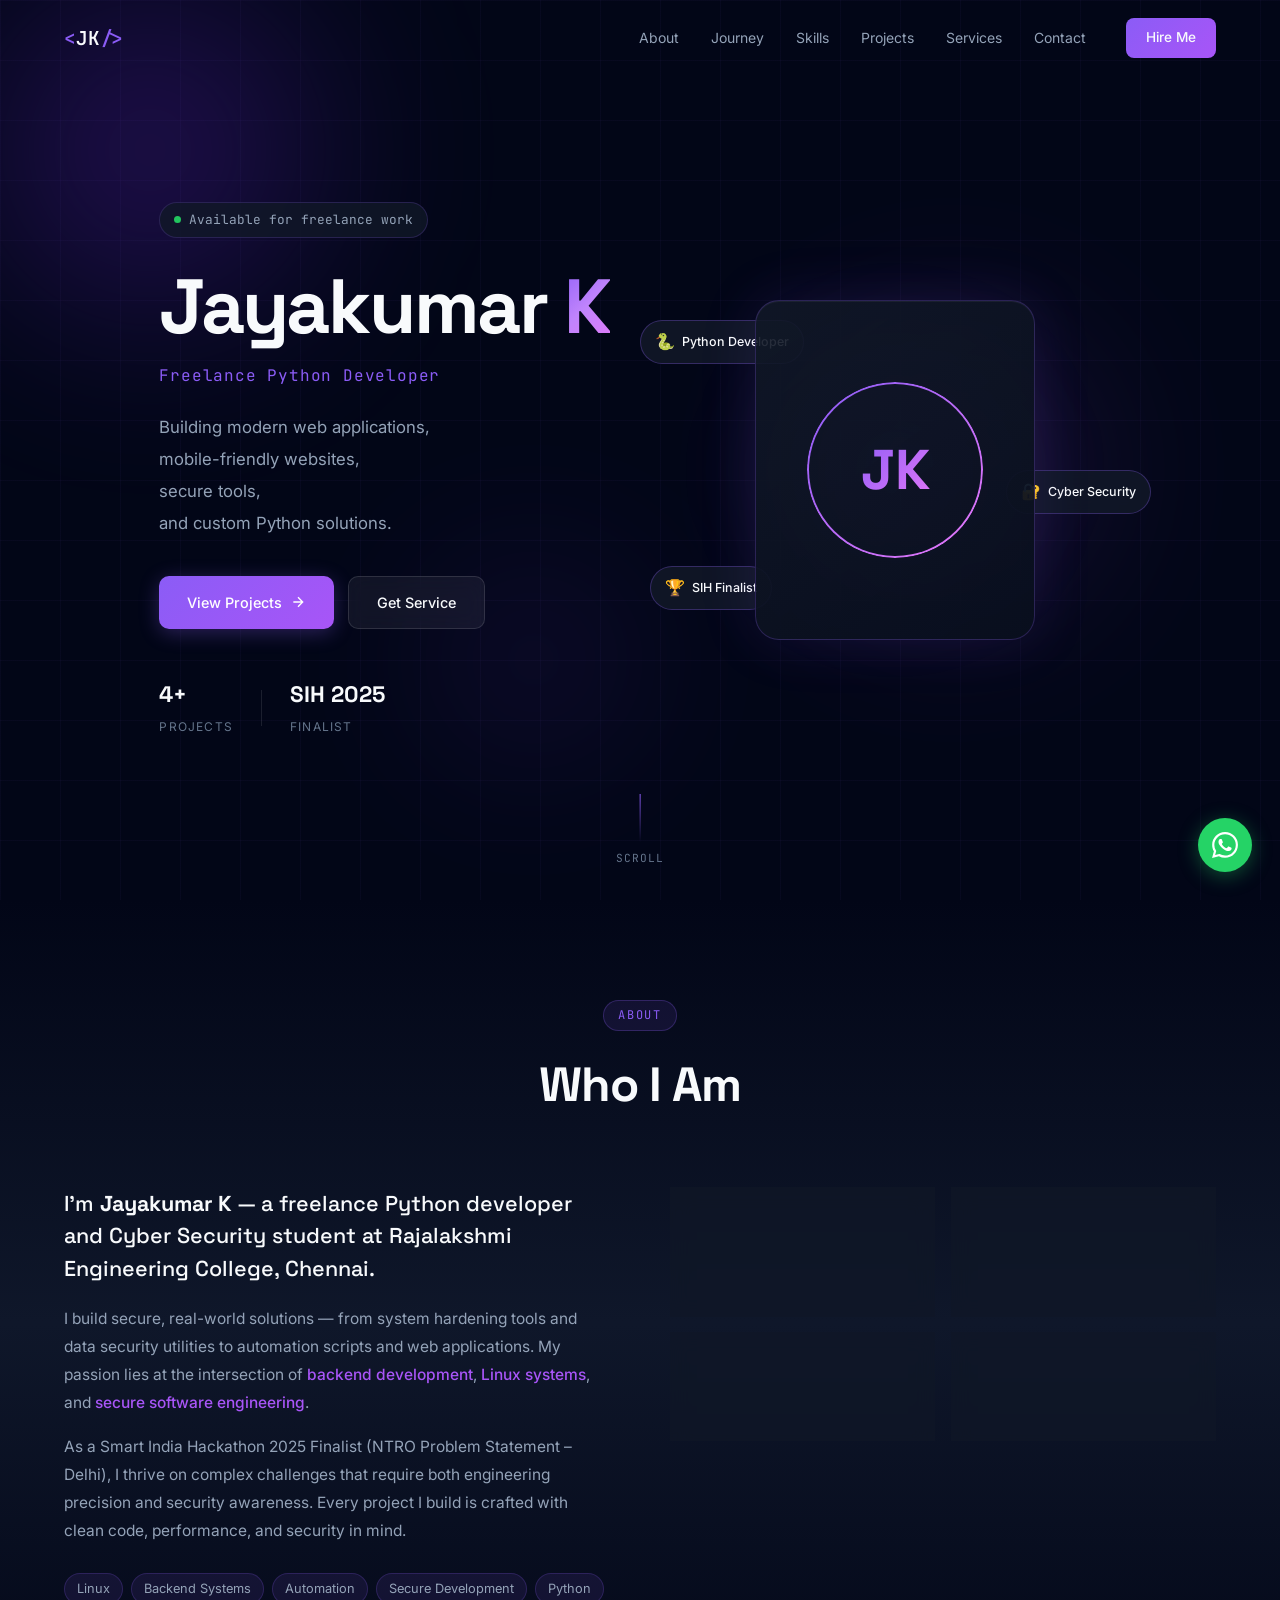
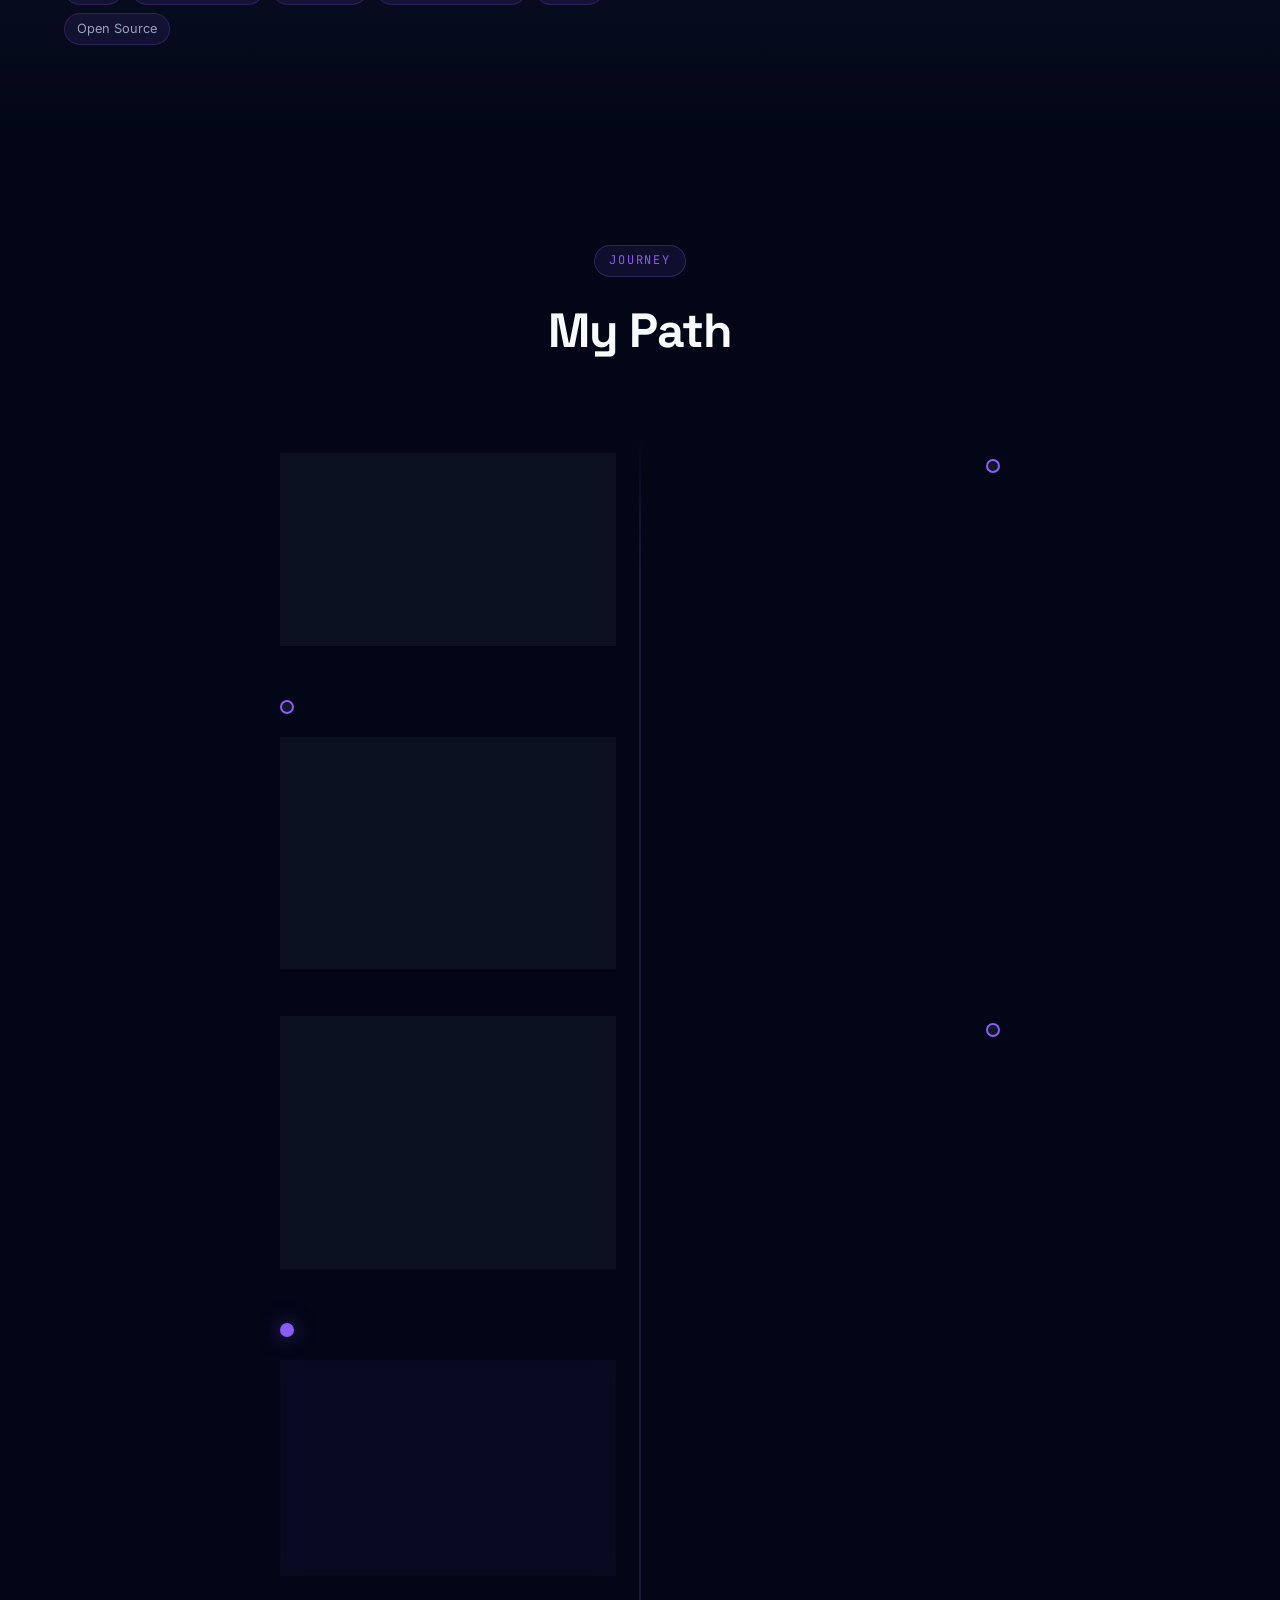
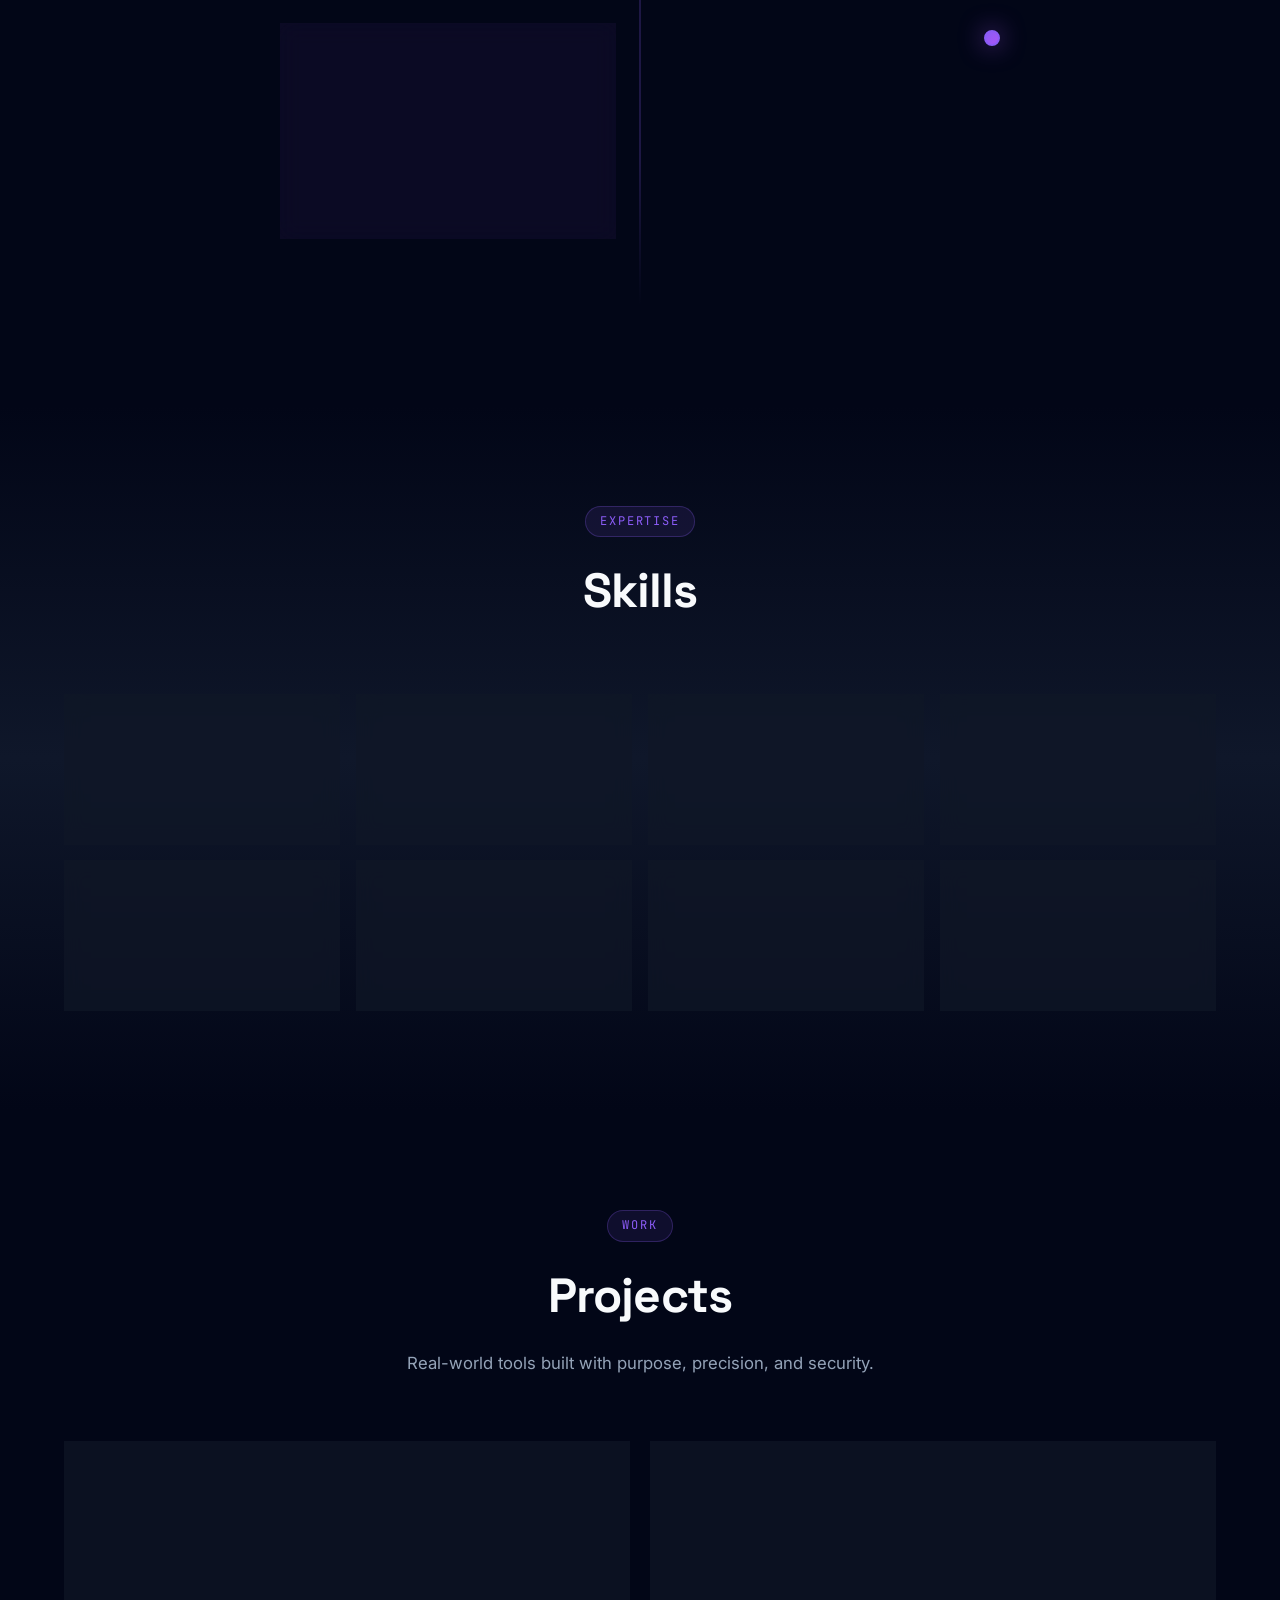
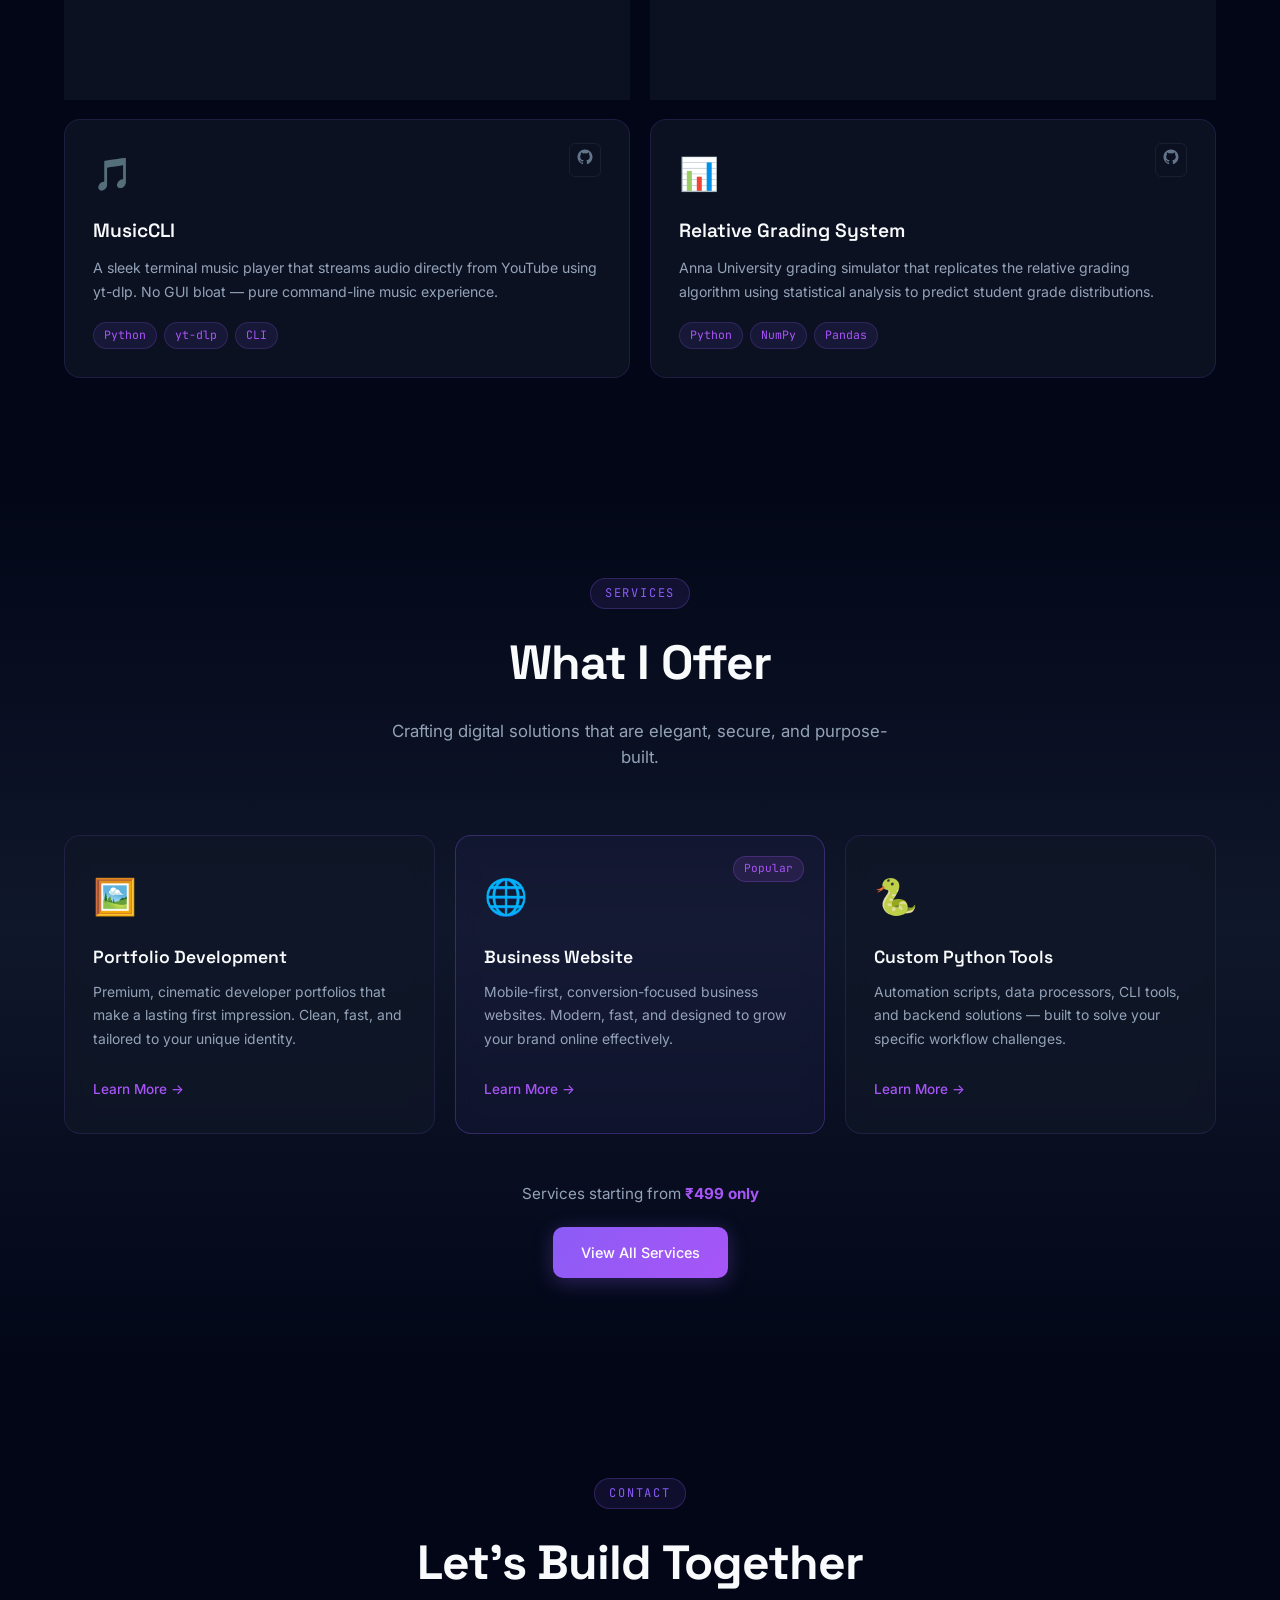
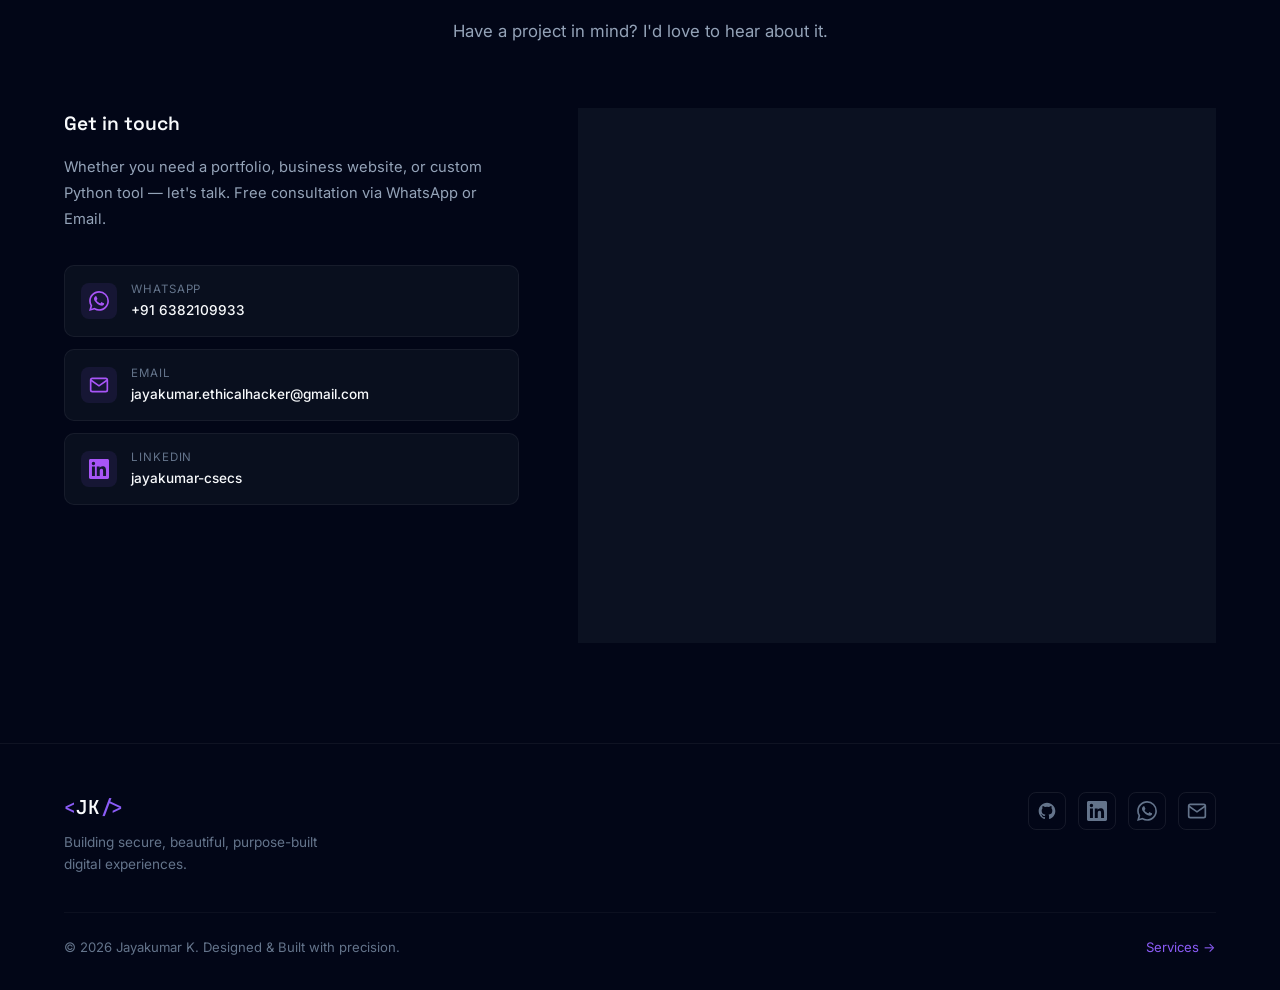
==== index.html @ e2ff3d17 "Initial Commit to upload files" ====
<!DOCTYPE html>
<html lang="en">
<head>
  <meta charset="UTF-8" />
  <meta name="viewport" content="width=device-width, initial-scale=1.0" />
  <title>Jayakumar K — Python Developer & Cyber Security</title>
  <meta name="description" content="Freelance Python Developer, Cyber Security Student, SIH Finalist. Building secure tools and modern applications." />
  <link rel="preconnect" href="https://fonts.googleapis.com" />
  <link rel="preconnect" href="https://fonts.gstatic.com" crossorigin />
  <link href="https://fonts.googleapis.com/css2?family=Space+Grotesk:wght@300;400;500;600;700&family=Inter:wght@300;400;500;600&family=JetBrains+Mono:wght@400;500&display=swap" rel="stylesheet" />
  <link rel="stylesheet" href="style.css" />
  <link rel="stylesheet" href="https://cdnjs.cloudflare.com/ajax/libs/font-awesome/6.5.1/css/all.min.css">
</head>
<body>

  <!-- ========== NAVBAR ========== -->
  <nav class="navbar" id="navbar">
    <div class="nav-container">
      <a href="#hero" class="nav-logo">
        <span class="logo-bracket">&lt;</span>JK<span class="logo-bracket">/&gt;</span>
      </a>
      <ul class="nav-links" id="navLinks">
        <li><a href="#about" class="nav-link">About</a></li>
        <li><a href="#journey" class="nav-link">Journey</a></li>
        <li><a href="#skills" class="nav-link">Skills</a></li>
        <li><a href="#projects" class="nav-link">Projects</a></li>
        <li><a href="#services" class="nav-link">Services</a></li>
        <li><a href="#contact" class="nav-link">Contact</a></li>
      </ul>
      <a href="#contact" class="nav-cta">Hire Me</a>
      <button class="hamburger" id="hamburger" aria-label="Toggle menu">
        <span></span><span></span><span></span>
      </button>
    </div>
  </nav>

  <!-- ========== HERO SECTION ========== -->
  <section class="hero" id="hero">
    <!-- Background effects -->
    <div class="hero-bg">
      <div class="gradient-orb orb-1"></div>
      <div class="gradient-orb orb-2"></div>
      <div class="gradient-orb orb-3"></div>
      <div class="grid-overlay"></div>
    </div>

    <div class="hero-container">
      <!-- Left: Text Content -->
      <div class="hero-content">
        <div class="hero-badge reveal-up delay-1">
          <span class="badge-dot"></span>
          Available for freelance work
        </div>

        <h1 class="hero-name reveal-up delay-2">
          <span class="name-line">Jayakumar</span>
          <span class="name-line gradient-text">K</span>
        </h1>

        <p class="hero-role reveal-up delay-3">Freelance Python Developer</p>

        <p class="hero-subtitle reveal-up delay-4">
          Building modern web applications,<br />
          mobile-friendly websites,<br />
          secure tools,<br />
          and custom Python solutions.
        </p>

        <div class="hero-actions reveal-up delay-5">
          <a href="#projects" class="btn btn-primary">
            <span>View Projects</span>
            <svg width="16" height="16" viewBox="0 0 24 24" fill="none" stroke="currentColor" stroke-width="2"><path d="M5 12h14M12 5l7 7-7 7"/></svg>
          </a>
          <a href="services.html" class="btn btn-glass">
            <span>Get Service</span>
          </a>
        </div>

        <div class="hero-stats reveal-up delay-6">
          <div class="stat">
            <span class="stat-num">4+</span>
            <span class="stat-label">Projects</span>
          </div>
          <div class="stat-divider"></div>
          <div class="stat">
            <span class="stat-num">SIH 2025</span>
            <span class="stat-label">Finalist</span>
          </div>
          <div class="stat">
          </div>
        </div>
      </div>

      <!-- Right: Profile Image -->
      <div class="hero-image-wrap reveal-right delay-3">
        <div class="image-glow"></div>
        <div class="image-frame">
          <div class="profile-placeholder">
            <div class="profile-initials">JK</div>
            <div class="profile-ring"></div>
          </div>
        </div>

        <!-- Floating Tags -->
        <div class="float-tag tag-1">
          <span class="tag-icon">🐍</span> Python Developer
        </div>
        <div class="float-tag tag-2">
          <span class="tag-icon">🔐</span> Cyber Security
        </div>
        <div class="float-tag tag-3">
          <span class="tag-icon">🏆</span> SIH Finalist
        </div>
      </div>
    </div>

    <!-- Scroll indicator -->
    <div class="scroll-indicator">
      <div class="scroll-line"></div>
      <span>scroll</span>
    </div>
  </section>

  <!-- ========== ABOUT SECTION ========== -->
  <section class="about" id="about">
    <div class="container">
      <div class="section-header reveal-up">
        <span class="section-tag">About</span>
        <h2 class="section-title">Who I Am</h2>
      </div>

      <div class="about-grid">
        <div class="about-text reveal-up delay-2">
          <p class="about-lead">
            I'm <strong>Jayakumar K</strong> — a freelance Python developer and Cyber Security student at Rajalakshmi Engineering College, Chennai.
          </p>
          <p class="about-body">
            I build secure, real-world solutions — from system hardening tools and data security utilities to automation scripts and web applications. My passion lies at the intersection of <span class="highlight">backend development</span>, <span class="highlight">Linux systems</span>, and <span class="highlight">secure software engineering</span>.
          </p>
          <p class="about-body">
            As a Smart India Hackathon 2025 Finalist (NTRO Problem Statement – Delhi), I thrive on complex challenges that require both engineering precision and security awareness. Every project I build is crafted with clean code, performance, and security in mind.
          </p>

          <div class="about-tags">
            <span class="tag">Linux</span>
            <span class="tag">Backend Systems</span>
            <span class="tag">Automation</span>
            <span class="tag">Secure Development</span>
            <span class="tag">Python</span>
            <span class="tag">Open Source</span>
          </div>
        </div>

        <div class="about-cards reveal-up delay-3">
          <div class="info-card">
            <div class="info-icon">🎓</div>
            <div class="info-content">
              <h4>Education</h4>
              <p>CSE Cyber Security<br />Rajalakshmi Engineering College</p>
            </div>
          </div>
          <div class="info-card">
            <div class="info-icon">📍</div>
            <div class="info-content">
              <h4>Location</h4>
              <p>Chennai, Tamil Nadu, India</p>
            </div>
          </div>
          <div class="info-card">
            <div class="info-icon">🏆</div>
            <div class="info-content">
              <h4>Achievement</h4>
              <p>SIH 2025 Finalist<br />NTRO Problem Statement</p>
            </div>
          </div>
          <div class="info-card">
            <div class="info-icon">💼</div>
            <div class="info-content">
              <h4>Availability</h4>
              <p>Open for Freelance<br />Projects & Collaboration</p>
            </div>
          </div>
        </div>
      </div>
    </div>
  </section>

  <!-- ========== JOURNEY TIMELINE ========== -->
  <section class="journey" id="journey">
    <div class="container">
      <div class="section-header reveal-up">
        <span class="section-tag">Journey</span>
        <h2 class="section-title">My Path</h2>
      </div>

      <div class="timeline">
        <div class="timeline-line"></div>

        <!-- Timeline Item 1 -->
        <div class="timeline-item reveal-up delay-1">
          <div class="timeline-dot"></div>
          <div class="timeline-card">
            <span class="timeline-year">2012 – 2017</span>
            <h3 class="timeline-title">Primary Education</h3>
            <p class="timeline-place">Panchayat Union Primary School, Valacherippatti</p>
            <p class="timeline-desc">Foundation years building a strong academic base in Tamil medium education.</p>
          </div>
        </div>

        <!-- Timeline Item 2 -->
        <div class="timeline-item reveal-up delay-2">
          <div class="timeline-dot"></div>
          <div class="timeline-card">
            <span class="timeline-year">2017 – 2022</span>
            <h3 class="timeline-title">High School</h3>
            <p class="timeline-place">Government High School, Varappur</p>
            <div class="timeline-badge">🏅 NMMS Scholarship (2020)</div>
            <p class="timeline-desc">Cleared the National Means-cum-Merit Scholarship Examination, demonstrating academic excellence.</p>
          </div>
        </div>

        <!-- Timeline Item 3 -->
        <div class="timeline-item reveal-up delay-3">
          <div class="timeline-dot"></div>
          <div class="timeline-card">
            <span class="timeline-year">2022 – 2024</span>
            <h3 class="timeline-title">Higher Secondary</h3>
            <p class="timeline-place">Government Higher Secondary School, Adhanakottai</p>
            <div class="timeline-badge">📋 TTSE Examination (2022)</div>
            <p class="timeline-desc">Cleared the Tamil Talent Search Examination. Completed Tamil medium education with distinction.</p>
          </div>
        </div>

        <!-- Timeline Item 4 -->
        <div class="timeline-item reveal-up delay-4">
          <div class="timeline-dot active"></div>
          <div class="timeline-card active">
            <span class="timeline-year">2024 – 2028</span>
            <h3 class="timeline-title">B.E. CSE — Cyber Security</h3>
            <p class="timeline-place">Rajalakshmi Engineering College, Chennai</p>
            <p class="timeline-desc">Pursuing Computer Science Engineering with specialization in Cyber Security. Actively building tools and participating in national-level hackathons.</p>
          </div>
        </div>

        <!-- Timeline Item 5 -->
        <div class="timeline-item reveal-up delay-5">
          <div class="timeline-dot highlight"></div>
          <div class="timeline-card highlight">
            <span class="timeline-year">2025</span>
            <h3 class="timeline-title">🏆 SIH Finalist</h3>
            <p class="timeline-place">Smart India Hackathon — Delhi</p>
            <p class="timeline-desc">Selected as a finalist for the prestigious Smart India Hackathon 2025, working on the NTRO (National Technical Research Organisation) problem statement.</p>
          </div>
        </div>

      </div>
    </div>
  </section>

  <!-- ========== SKILLS SECTION ========== -->
  <section class="skills" id="skills">
    <div class="container">
      <div class="section-header reveal-up">
        <span class="section-tag">Expertise</span>
        <h2 class="section-title">Skills</h2>
      </div>

      <div class="skills-grid">
        <div class="skill-card reveal-up delay-1">
          <div class="skill-icon">
            <i class="fa-brands fa-c"></i>
            <!-- <svg viewBox="0 0 48 48" fill="none"><text y="36" font-size="36">C</text></svg> -->
          </div>
          <span class="skill-name">C</span>
          <div class="skill-bar"><div class="skill-fill" data-w="75"></div></div>
        </div>

        <div class="skill-card reveal-up delay-2">
          <div class="skill-icon python-icon">
            <!-- <svg viewBox="0 0 48 48" xmlns="http://www.w3.org/2000/svg"><g><path d="M24.047 5c-1.555.005-3.042.143-4.32.357-3.837.658-4.532 2.034-4.532 4.576v3.357h9.064v1.119H11.14c-2.637 0-4.942 1.585-5.661 4.6-.83 3.462-.866 5.623 0 9.237.643 2.691 2.174 4.6 4.811 4.6h3.11V29.3c0-2.994 2.592-5.633 5.661-5.633h9.057c2.52 0 4.532-2.076 4.532-4.6V9.933c0-2.455-2.072-4.3-4.532-4.576C26.802 5.116 25.602 4.995 24.047 5zm-4.903 2.659c.937 0 1.698.776 1.698 1.73s-.761 1.726-1.698 1.726c-.94 0-1.698-.772-1.698-1.726s.758-1.73 1.698-1.73z" fill="#4B8BBE"/><path d="M33.919 14.409v3.505c0 3.123-2.648 5.754-5.661 5.754h-9.057c-2.48 0-4.532 2.124-4.532 4.6v8.623c0 2.455 2.134 3.896 4.532 4.6 2.868.843 5.619.995 9.057 0 2.283-.659 4.532-1.985 4.532-4.6v-3.457H23.733v-1.12h13.59c2.637 0 3.617-1.838 4.532-4.6.944-2.841.904-5.569 0-9.237-.649-2.631-1.89-4.6-4.532-4.6h-3.404zm-5.097 21.6c.94 0 1.698.772 1.698 1.726s-.758 1.73-1.698 1.73c-.937 0-1.698-.776-1.698-1.73s.761-1.726 1.698-1.726z" fill="#FFD43B"/></g></svg> -->
            <i class="fa-brands fa-python"></i>
          </div>
          <span class="skill-name">Python</span>
          <div class="skill-bar"><div class="skill-fill" data-w="90"></div></div>
        </div>

        <div class="skill-card reveal-up delay-3">
          <div class="skill-icon">
            <i class="fa-brands fa-java"></i>
            <!-- <svg viewBox="0 0 48 48" xmlns="http://www.w3.org/2000/svg"><path d="M24 6L8 42h6.7l3.1-8h12.5l3.1 8H40L24 6zm-4 22l4-10.4L28 28H20z" fill="#f89820"/></svg> -->
          </div>
          <span class="skill-name">Java</span>
          <div class="skill-bar"><div class="skill-fill" data-w="65"></div></div>
        </div>

        <div class="skill-card reveal-up delay-4">
          <div class="skill-icon">
            <!-- <svg viewBox="0 0 48 48" xmlns="http://www.w3.org/2000/svg"><text y="38" font-size="22" fill="#fff" font-family="monospace">Flask</text></svg> -->
            <i class="fa-solid fa-flask"></i>
          </div>
          <span class="skill-name">Flask</span>
          <div class="skill-bar"><div class="skill-fill" data-w="80"></div></div>
        </div>

        <div class="skill-card reveal-up delay-1">
          <div class="skill-icon">
            <i class="fa-brands fa-html5"></i>
            <!-- <svg viewBox="0 0 48 48" xmlns="http://www.w3.org/2000/svg"><path d="M6 6l5 36 13 4 13-4 5-36H6z" fill="#e44d26"/><path d="M24 40.9V10.1H10.1L14.5 38l9.5 2.9z" fill="#f16529"/><path d="M18 22h6v-4h-6.5l-.5-4H24V10H12l1.3 14H24v-2h-6zm.5 8L19 34l5 1.4 5-1.4.5-6H16l.5 4h2z" fill="#fff"/><path d="M24 22v4h5.5l-.5 6-5 1.4V37.4l5-1.4 1.3-14.6H24v.6z" fill="#ebebeb"/></svg> -->
          </div>
          <span class="skill-name">HTML</span>
          <div class="skill-bar"><div class="skill-fill" data-w="85"></div></div>
        </div>

        <div class="skill-card reveal-up delay-2">
          <div class="skill-icon">
            <i class="fa-brands fa-css3-alt"></i>
            <!-- <svg viewBox="0 0 48 48" xmlns="http://www.w3.org/2000/svg"><path d="M6 6l5 36 13 4 13-4 5-36H6z" fill="#1572b6"/><path d="M24 40.9V10.1H10.1L14.5 38l9.5 2.9z" fill="#33a9dc"/><path d="M16 14h8v4H20l.3 4H24v4h-3.3l.5 4-1.2.3V34l5 1.4.5-6H16l-.3-4h8.8V22H15.5L16 14z" fill="#fff"/><path d="M24 14v4h7l-.3 8H24v4h6.5l-.5 6-6 1.7V38l5-1.4 1.3-14.6H24V18h7.5L32 14H24z" fill="#ebebeb"/></svg> -->
          </div>
          <span class="skill-name">CSS</span>
          <div class="skill-bar"><div class="skill-fill" data-w="80"></div></div>
        </div>

        <div class="skill-card reveal-up delay-3">
          <div class="skill-icon">
            <i class="fa-brands fa-square-js"></i>
            <!-- <svg viewBox="0 0 48 48" xmlns="http://www.w3.org/2000/svg"><path fill="#ffd600" d="M6 42V6h36v36z"/><path fill="#000001" d="M32.7 31c.4.8 1 1.5 1.7 1.9s1.6.6 2.5.6c1 0 1.8-.2 2.4-.7s.9-1.1.9-1.9c0-.5-.1-.9-.4-1.2s-.6-.6-1-.8-1-.5-1.6-.7l-1.4-.4c-1.1-.3-2-.7-2.7-1.4s-1-1.5-1-2.5c0-.7.2-1.4.5-2s.8-1.1 1.5-1.4 1.4-.5 2.3-.5c.8 0 1.5.1 2.1.4s1.1.6 1.5 1 .7.9.9 1.4l-1.9.9c-.2-.5-.6-1-1-1.3s-1-.5-1.6-.5c-.8 0-1.4.2-1.8.6s-.6.9-.6 1.5c0 .4.1.7.3 1s.5.5.8.7.8.4 1.4.5l1.4.4c1.1.3 2 .8 2.6 1.5s1 1.6 1 2.7c0 .8-.2 1.5-.6 2.2s-1 1.2-1.7 1.6-1.6.6-2.6.6c-.9 0-1.7-.2-2.4-.5s-1.3-.8-1.8-1.4-.8-1.2-1-2l2-.7zM21 31.5c.3.6.7 1 1.2 1.4s1 .5 1.7.5c.8 0 1.4-.3 1.8-.8s.6-1.3.6-2.3V20h2.2v10.3c0 1-.2 1.9-.5 2.7s-.9 1.3-1.5 1.7-1.4.6-2.3.6c-.7 0-1.4-.1-2-.4s-1.1-.7-1.6-1.2-.8-1.1-1-1.7l2.4-.5z"/></svg> -->
          </div>
          <span class="skill-name">JavaScript</span>
          <div class="skill-bar"><div class="skill-fill" data-w="70"></div></div>
        </div>

        <div class="skill-card reveal-up delay-4">
          <div class="skill-icon">
            <i class="fa-brands fa-debian"></i>
            <!-- <svg viewBox="0 0 48 48" xmlns="http://www.w3.org/2000/svg"><circle cx="24" cy="24" r="20" fill="#1a1a1a"/><text y="30" x="7" font-size="11" fill="#a855f7" font-family="monospace">kali</text></svg> -->
          </div>
          <span class="skill-name">Kali Linux</span>
          <div class="skill-bar"><div class="skill-fill" data-w="85"></div></div>
        </div>
      </div>
    </div>
  </section>

  <!-- ========== PROJECTS SECTION ========== -->
  <section class="projects" id="projects">
    <div class="container">
      <div class="section-header reveal-up">
        <span class="section-tag">Work</span>
        <h2 class="section-title">Projects</h2>
        <p class="section-desc">Real-world tools built with purpose, precision, and security.</p>
      </div>

      <div class="projects-grid">

        <!-- SentinelX -->
        <div class="project-card reveal-up delay-1">
          <div class="project-header">
            <div class="project-icon">🛡️</div>
            <div class="project-links">
              <a href="https://github.com/jayakumar-hacker/sih/" target="_blank" class="project-link" aria-label="GitHub">
                <svg width="18" height="18" viewBox="0 0 24 24" fill="currentColor"><path d="M12 2C6.477 2 2 6.477 2 12c0 4.418 2.865 8.165 6.839 9.49.5.09.682-.217.682-.482 0-.237-.009-.868-.013-1.703-2.782.605-3.369-1.34-3.369-1.34-.454-1.156-1.11-1.463-1.11-1.463-.908-.62.069-.608.069-.608 1.003.07 1.531 1.031 1.531 1.031.892 1.53 2.341 1.088 2.91.832.092-.647.35-1.088.636-1.338-2.22-.253-4.555-1.11-4.555-4.943 0-1.091.39-1.984 1.029-2.682-.103-.254-.446-1.27.098-2.646 0 0 .84-.269 2.75 1.025A9.578 9.578 0 0112 6.836a9.59 9.59 0 012.504.337c1.909-1.294 2.747-1.025 2.747-1.025.546 1.376.203 2.394.1 2.646.64.699 1.026 1.591 1.026 2.682 0 3.841-2.337 4.687-4.565 4.935.359.308.678.919.678 1.852 0 1.335-.012 2.415-.012 2.741 0 .267.18.577.688.48C19.138 20.161 22 16.416 22 12c0-5.523-4.477-10-10-10z"/></svg>
              </a>
            </div>
          </div>
          <h3 class="project-title">SentinelX</h3>
          <p class="project-desc">Linux-based system hardening tool developed for Smart India Hackathon 2025. Automates security configurations, firewall rules, and system audits.</p>
          <div class="project-tech">
            <span class="tech-tag">Shell</span>
            <span class="tech-tag">Python</span>
            <span class="tech-tag">SIH 2025</span>
          </div>
        </div>

        <!-- WipeX -->
        <div class="project-card reveal-up delay-2">
          <div class="project-header">
            <div class="project-icon">🗑️</div>
            <div class="project-links">
              <a href="https://github.com/jayakumar-hacker/wiperx/" target="_blank" class="project-link" aria-label="GitHub">
                <svg width="18" height="18" viewBox="0 0 24 24" fill="currentColor"><path d="M12 2C6.477 2 2 6.477 2 12c0 4.418 2.865 8.165 6.839 9.49.5.09.682-.217.682-.482 0-.237-.009-.868-.013-1.703-2.782.605-3.369-1.34-3.369-1.34-.454-1.156-1.11-1.463-1.11-1.463-.908-.62.069-.608.069-.608 1.003.07 1.531 1.031 1.531 1.031.892 1.53 2.341 1.088 2.91.832.092-.647.35-1.088.636-1.338-2.22-.253-4.555-1.11-4.555-4.943 0-1.091.39-1.984 1.029-2.682-.103-.254-.446-1.27.098-2.646 0 0 .84-.269 2.75 1.025A9.578 9.578 0 0112 6.836a9.59 9.59 0 012.504.337c1.909-1.294 2.747-1.025 2.747-1.025.546 1.376.203 2.394.1 2.646.64.699 1.026 1.591 1.026 2.682 0 3.841-2.337 4.687-4.565 4.935.359.308.678.919.678 1.852 0 1.335-.012 2.415-.012 2.741 0 .267.18.577.688.48C19.138 20.161 22 16.416 22 12c0-5.523-4.477-10-10-10z"/></svg>
              </a>
            </div>
          </div>
          <h3 class="project-title">WiperX</h3>
          <p class="project-desc">A secure data wiping tool that ensures permanent, forensically irrecoverable deletion of sensitive files using military-grade overwrite standards.</p>
          <div class="project-tech">
            <span class="tech-tag">Python</span>
            <span class="tech-tag">Security</span>
          </div>
        </div>

        <!-- MusicCLI -->
        <div class="project-card reveal-up delay-3">
          <div class="project-header">
            <div class="project-icon">🎵</div>
            <div class="project-links">
              <a href="https://github.com/jayakumar-hacker/musiccli/" target="_blank" class="project-link" aria-label="GitHub">
                <svg width="18" height="18" viewBox="0 0 24 24" fill="currentColor"><path d="M12 2C6.477 2 2 6.477 2 12c0 4.418 2.865 8.165 6.839 9.49.5.09.682-.217.682-.482 0-.237-.009-.868-.013-1.703-2.782.605-3.369-1.34-3.369-1.34-.454-1.156-1.11-1.463-1.11-1.463-.908-.62.069-.608.069-.608 1.003.07 1.531 1.031 1.531 1.031.892 1.53 2.341 1.088 2.91.832.092-.647.35-1.088.636-1.338-2.22-.253-4.555-1.11-4.555-4.943 0-1.091.39-1.984 1.029-2.682-.103-.254-.446-1.27.098-2.646 0 0 .84-.269 2.75 1.025A9.578 9.578 0 0112 6.836a9.59 9.59 0 012.504.337c1.909-1.294 2.747-1.025 2.747-1.025.546 1.376.203 2.394.1 2.646.64.699 1.026 1.591 1.026 2.682 0 3.841-2.337 4.687-4.565 4.935.359.308.678.919.678 1.852 0 1.335-.012 2.415-.012 2.741 0 .267.18.577.688.48C19.138 20.161 22 16.416 22 12c0-5.523-4.477-10-10-10z"/></svg>
              </a>
            </div>
          </div>
          <h3 class="project-title">MusicCLI</h3>
          <p class="project-desc">A sleek terminal music player that streams audio directly from YouTube using yt-dlp. No GUI bloat — pure command-line music experience.</p>
          <div class="project-tech">
            <span class="tech-tag">Python</span>
            <span class="tech-tag">yt-dlp</span>
            <span class="tech-tag">CLI</span>
          </div>
        </div>

        <!-- Relative Grading System -->
        <div class="project-card reveal-up delay-4">
          <div class="project-header">
            <div class="project-icon">📊</div>
            <div class="project-links">
              <a href="https://github.com/jayakumar-hacker/Relative_grading_system/" target="_blank" class="project-link" aria-label="GitHub">
                <svg width="18" height="18" viewBox="0 0 24 24" fill="currentColor"><path d="M12 2C6.477 2 2 6.477 2 12c0 4.418 2.865 8.165 6.839 9.49.5.09.682-.217.682-.482 0-.237-.009-.868-.013-1.703-2.782.605-3.369-1.34-3.369-1.34-.454-1.156-1.11-1.463-1.11-1.463-.908-.62.069-.608.069-.608 1.003.07 1.531 1.031 1.531 1.031.892 1.53 2.341 1.088 2.91.832.092-.647.35-1.088.636-1.338-2.22-.253-4.555-1.11-4.555-4.943 0-1.091.39-1.984 1.029-2.682-.103-.254-.446-1.27.098-2.646 0 0 .84-.269 2.75 1.025A9.578 9.578 0 0112 6.836a9.59 9.59 0 012.504.337c1.909-1.294 2.747-1.025 2.747-1.025.546 1.376.203 2.394.1 2.646.64.699 1.026 1.591 1.026 2.682 0 3.841-2.337 4.687-4.565 4.935.359.308.678.919.678 1.852 0 1.335-.012 2.415-.012 2.741 0 .267.18.577.688.48C19.138 20.161 22 16.416 22 12c0-5.523-4.477-10-10-10z"/></svg>
              </a>
            </div>
          </div>
          <h3 class="project-title">Relative Grading System</h3>
          <p class="project-desc">Anna University grading simulator that replicates the relative grading algorithm using statistical analysis to predict student grade distributions.</p>
          <div class="project-tech">
            <span class="tech-tag">Python</span>
            <span class="tech-tag">NumPy</span>
            <span class="tech-tag">Pandas</span>
          </div>
        </div>

      </div>
    </div>
  </section>

  <!-- ========== SERVICES PREVIEW ========== -->
  <section class="services-preview" id="services">
    <div class="container">
      <div class="section-header reveal-up">
        <span class="section-tag">Services</span>
        <h2 class="section-title">What I Offer</h2>
        <p class="section-desc">Crafting digital solutions that are elegant, secure, and purpose-built.</p>
      </div>

      <div class="services-grid">
        <div class="service-card reveal-up delay-1">
          <div class="service-icon">🖼️</div>
          <h3 class="service-title">Portfolio Development</h3>
          <p class="service-desc">Premium, cinematic developer portfolios that make a lasting first impression. Clean, fast, and tailored to your unique identity.</p>
          <a href="services.html" class="service-btn">Learn More →</a>
        </div>

        <div class="service-card reveal-up delay-2 featured">
          <div class="service-badge">Popular</div>
          <div class="service-icon">🌐</div>
          <h3 class="service-title">Business Website</h3>
          <p class="service-desc">Mobile-first, conversion-focused business websites. Modern, fast, and designed to grow your brand online effectively.</p>
          <a href="services.html" class="service-btn">Learn More →</a>
        </div>

        <div class="service-card reveal-up delay-3">
          <div class="service-icon">🐍</div>
          <h3 class="service-title">Custom Python Tools</h3>
          <p class="service-desc">Automation scripts, data processors, CLI tools, and backend solutions — built to solve your specific workflow challenges.</p>
          <a href="services.html" class="service-btn">Learn More →</a>
        </div>
      </div>

      <div class="services-cta reveal-up delay-4">
        <p class="services-cta-text">Services starting from <strong>₹499 only</strong></p>
        <a href="services.html" class="btn btn-primary">View All Services</a>
      </div>
    </div>
  </section>

  <!-- ========== CONTACT SECTION ========== -->
  <section class="contact" id="contact">
    <div class="container">
      <div class="section-header reveal-up">
        <span class="section-tag">Contact</span>
        <h2 class="section-title">Let's Build Together</h2>
        <p class="section-desc">Have a project in mind? I'd love to hear about it.</p>
      </div>

      <div class="contact-grid">
        <!-- Contact Info -->
        <div class="contact-info reveal-up delay-1">
          <h3 class="contact-subtitle">Get in touch</h3>
          <p class="contact-text">Whether you need a portfolio, business website, or custom Python tool — let's talk. Free consultation via WhatsApp or Email.</p>

          <div class="contact-links">
            <a href="https://wa.me/916382109933?text=Hello%2C%20Jayakumar%20K%2CI%20visited%20your%20portfolio.%0A%0A%20I%20want%20to%20discuss%20a%20project%20with%you." target="_blank" class="contact-item whatsapp">
              <div class="contact-item-icon">
                <svg width="20" height="20" viewBox="0 0 24 24" fill="currentColor"><path d="M17.472 14.382c-.297-.149-1.758-.867-2.03-.967-.273-.099-.471-.148-.67.15-.197.297-.767.966-.94 1.164-.173.199-.347.223-.644.075-.297-.15-1.255-.463-2.39-1.475-.883-.788-1.48-1.761-1.653-2.059-.173-.297-.018-.458.13-.606.134-.133.298-.347.446-.52.149-.174.198-.298.298-.497.099-.198.05-.371-.025-.52-.075-.149-.669-1.612-.916-2.207-.242-.579-.487-.5-.669-.51-.173-.008-.371-.01-.57-.01-.198 0-.52.074-.792.372-.272.297-1.04 1.016-1.04 2.479 0 1.462 1.065 2.875 1.213 3.074.149.198 2.096 3.2 5.077 4.487.709.306 1.262.489 1.694.625.712.227 1.36.195 1.871.118.571-.085 1.758-.719 2.006-1.413.248-.694.248-1.289.173-1.413-.074-.124-.272-.198-.57-.347m-5.421 7.403h-.004a9.87 9.87 0 01-5.031-1.378l-.361-.214-3.741.982.998-3.648-.235-.374a9.86 9.86 0 01-1.51-5.26c.001-5.45 4.436-9.884 9.888-9.884 2.64 0 5.122 1.03 6.988 2.898a9.825 9.825 0 012.893 6.994c-.003 5.45-4.437 9.884-9.885 9.884m8.413-18.297A11.815 11.815 0 0012.05 0C5.495 0 .16 5.335.157 11.892c0 2.096.547 4.142 1.588 5.945L.057 24l6.305-1.654a11.882 11.882 0 005.683 1.448h.005c6.554 0 11.89-5.335 11.893-11.893a11.821 11.821 0 00-3.48-8.413z"/></svg>
              </div>
              <div>
                <span class="contact-item-label">WhatsApp</span>
                <span class="contact-item-value">+91 6382109933</span>
              </div>
            </a>

            <a href="mailto:jayakumar.ethicalhacker@gmail.com" class="contact-item email">
              <div class="contact-item-icon">
                <svg width="20" height="20" viewBox="0 0 24 24" fill="none" stroke="currentColor" stroke-width="2"><path d="M4 4h16c1.1 0 2 .9 2 2v12c0 1.1-.9 2-2 2H4c-1.1 0-2-.9-2-2V6c0-1.1.9-2 2-2z"/><polyline points="22,6 12,13 2,6"/></svg>
              </div>
              <div>
                <span class="contact-item-label">Email</span>
                <span class="contact-item-value">jayakumar.ethicalhacker@gmail.com</span>
              </div>
            </a>

            <a href="https://linkedin.com/in/jayakumar-csecs" target="_blank" class="contact-item linkedin">
              <div class="contact-item-icon">
                <svg width="20" height="20" viewBox="0 0 24 24" fill="currentColor"><path d="M20.447 20.452h-3.554v-5.569c0-1.328-.027-3.037-1.852-3.037-1.853 0-2.136 1.445-2.136 2.939v5.667H9.351V9h3.414v1.561h.046c.477-.9 1.637-1.85 3.37-1.85 3.601 0 4.267 2.37 4.267 5.455v6.286zM5.337 7.433a2.062 2.062 0 01-2.063-2.065 2.064 2.064 0 112.063 2.065zm1.782 13.019H3.555V9h3.564v11.452zM22.225 0H1.771C.792 0 0 .774 0 1.729v20.542C0 23.227.792 24 1.771 24h20.451C23.2 24 24 23.227 24 22.271V1.729C24 .774 23.2 0 22.222 0h.003z"/></svg>
              </div>
              <div>
                <span class="contact-item-label">LinkedIn</span>
                <span class="contact-item-value">jayakumar-csecs</span>
              </div>
            </a>
          </div>
        </div>

        <!-- Contact Form -->
        <div class="contact-form-wrap reveal-up delay-2">
          <form class="contact-form" id="contactForm">
            <div class="form-group">
              <label for="name">Name</label>
              <input type="text" id="name" name="name" placeholder="Your full name" required />
            </div>
            <div class="form-group">
              <label for="email">Email</label>
              <input type="email" id="email" name="email" placeholder="your@email.com" required />
            </div>
            <div class="form-group">
              <label for="service">Service Type</label>
              <select id="service" name="service">
                <option value="">Select a service</option>
                <option>Portfolio Development</option>
                <option>Business Website</option>
                <option>Python Automation Tool</option>
                <option>Excel Automation</option>
                <option>Website Maintenance</option>
                <option>Other</option>
              </select>
            </div>
            <div class="form-group">
              <label for="message">Message</label>
              <textarea id="message" name="message" rows="4" placeholder="Tell me about your project..." required></textarea>
            </div>
            <button type="submit" class="btn btn-primary btn-full">
              Send Message
              <svg width="16" height="16" viewBox="0 0 24 24" fill="none" stroke="currentColor" stroke-width="2"><line x1="22" y1="2" x2="11" y2="13"/><polygon points="22 2 15 22 11 13 2 9 22 2"/></svg>
            </button>
          </form>
        </div>
      </div>
    </div>
  </section>

  <!-- ========== FOOTER ========== -->
  <footer class="footer">
    <div class="container">
      <div class="footer-inner">
        <div class="footer-brand">
          <a href="#hero" class="nav-logo">
            <span class="logo-bracket">&lt;</span>JK<span class="logo-bracket">/&gt;</span>
          </a>
          <p class="footer-tagline">Building secure, beautiful, purpose-built digital experiences.</p>
        </div>

        <div class="footer-socials">
          <a href="https://github.com/jayakumar-hacker" target="_blank" class="social-link" aria-label="GitHub">
            <svg width="20" height="20" viewBox="0 0 24 24" fill="currentColor"><path d="M12 2C6.477 2 2 6.477 2 12c0 4.418 2.865 8.165 6.839 9.49.5.09.682-.217.682-.482 0-.237-.009-.868-.013-1.703-2.782.605-3.369-1.34-3.369-1.34-.454-1.156-1.11-1.463-1.11-1.463-.908-.62.069-.608.069-.608 1.003.07 1.531 1.031 1.531 1.031.892 1.53 2.341 1.088 2.91.832.092-.647.35-1.088.636-1.338-2.22-.253-4.555-1.11-4.555-4.943 0-1.091.39-1.984 1.029-2.682-.103-.254-.446-1.27.098-2.646 0 0 .84-.269 2.75 1.025A9.578 9.578 0 0112 6.836a9.59 9.59 0 012.504.337c1.909-1.294 2.747-1.025 2.747-1.025.546 1.376.203 2.394.1 2.646.64.699 1.026 1.591 1.026 2.682 0 3.841-2.337 4.687-4.565 4.935.359.308.678.919.678 1.852 0 1.335-.012 2.415-.012 2.741 0 .267.18.577.688.48C19.138 20.161 22 16.416 22 12c0-5.523-4.477-10-10-10z"/></svg>
          </a>
          <a href="https://linkedin.com/in/jayakumar-csecs" target="_blank" class="social-link" aria-label="LinkedIn">
            <svg width="20" height="20" viewBox="0 0 24 24" fill="currentColor"><path d="M20.447 20.452h-3.554v-5.569c0-1.328-.027-3.037-1.852-3.037-1.853 0-2.136 1.445-2.136 2.939v5.667H9.351V9h3.414v1.561h.046c.477-.9 1.637-1.85 3.37-1.85 3.601 0 4.267 2.37 4.267 5.455v6.286zM5.337 7.433a2.062 2.062 0 01-2.063-2.065 2.064 2.064 0 112.063 2.065zm1.782 13.019H3.555V9h3.564v11.452zM22.225 0H1.771C.792 0 0 .774 0 1.729v20.542C0 23.227.792 24 1.771 24h20.451C23.2 24 24 23.227 24 22.271V1.729C24 .774 23.2 0 22.222 0h.003z"/></svg>
          </a>
          <a href="https://wa.me/916382109933" target="_blank" class="social-link" aria-label="WhatsApp">
            <svg width="20" height="20" viewBox="0 0 24 24" fill="currentColor"><path d="M17.472 14.382c-.297-.149-1.758-.867-2.03-.967-.273-.099-.471-.148-.67.15-.197.297-.767.966-.94 1.164-.173.199-.347.223-.644.075-.297-.15-1.255-.463-2.39-1.475-.883-.788-1.48-1.761-1.653-2.059-.173-.297-.018-.458.13-.606.134-.133.298-.347.446-.52.149-.174.198-.298.298-.497.099-.198.05-.371-.025-.52-.075-.149-.669-1.612-.916-2.207-.242-.579-.487-.5-.669-.51-.173-.008-.371-.01-.57-.01-.198 0-.52.074-.792.372-.272.297-1.04 1.016-1.04 2.479 0 1.462 1.065 2.875 1.213 3.074.149.198 2.096 3.2 5.077 4.487.709.306 1.262.489 1.694.625.712.227 1.36.195 1.871.118.571-.085 1.758-.719 2.006-1.413.248-.694.248-1.289.173-1.413-.074-.124-.272-.198-.57-.347m-5.421 7.403h-.004a9.87 9.87 0 01-5.031-1.378l-.361-.214-3.741.982.998-3.648-.235-.374a9.86 9.86 0 01-1.51-5.26c.001-5.45 4.436-9.884 9.888-9.884 2.64 0 5.122 1.03 6.988 2.898a9.825 9.825 0 012.893 6.994c-.003 5.45-4.437 9.884-9.885 9.884m8.413-18.297A11.815 11.815 0 0012.05 0C5.495 0 .16 5.335.157 11.892c0 2.096.547 4.142 1.588 5.945L.057 24l6.305-1.654a11.882 11.882 0 005.683 1.448h.005c6.554 0 11.89-5.335 11.893-11.893a11.821 11.821 0 00-3.48-8.413z"/></svg>
          </a>
          <a href="mailto:jayakumar.ethicalhacker@gmail.com" class="social-link" aria-label="Email">
            <svg width="20" height="20" viewBox="0 0 24 24" fill="none" stroke="currentColor" stroke-width="2"><path d="M4 4h16c1.1 0 2 .9 2 2v12c0 1.1-.9 2-2 2H4c-1.1 0-2-.9-2-2V6c0-1.1.9-2 2-2z"/><polyline points="22,6 12,13 2,6"/></svg>
          </a>
        </div>
      </div>

      <div class="footer-bottom">
        <p>© 2026 Jayakumar K. Designed & Built with precision.</p>
        <a href="services.html" class="footer-link">Services →</a>
      </div>
    </div>
  </footer>

  <!-- WhatsApp Floating Button -->
  <a href="https://wa.me/916382109933" target="_blank" class="whatsapp-float" aria-label="Chat on WhatsApp">
    <svg width="26" height="26" viewBox="0 0 24 24" fill="currentColor"><path d="M17.472 14.382c-.297-.149-1.758-.867-2.03-.967-.273-.099-.471-.148-.67.15-.197.297-.767.966-.94 1.164-.173.199-.347.223-.644.075-.297-.15-1.255-.463-2.39-1.475-.883-.788-1.48-1.761-1.653-2.059-.173-.297-.018-.458.13-.606.134-.133.298-.347.446-.52.149-.174.198-.298.298-.497.099-.198.05-.371-.025-.52-.075-.149-.669-1.612-.916-2.207-.242-.579-.487-.5-.669-.51-.173-.008-.371-.01-.57-.01-.198 0-.52.074-.792.372-.272.297-1.04 1.016-1.04 2.479 0 1.462 1.065 2.875 1.213 3.074.149.198 2.096 3.2 5.077 4.487.709.306 1.262.489 1.694.625.712.227 1.36.195 1.871.118.571-.085 1.758-.719 2.006-1.413.248-.694.248-1.289.173-1.413-.074-.124-.272-.198-.57-.347m-5.421 7.403h-.004a9.87 9.87 0 01-5.031-1.378l-.361-.214-3.741.982.998-3.648-.235-.374a9.86 9.86 0 01-1.51-5.26c.001-5.45 4.436-9.884 9.888-9.884 2.64 0 5.122 1.03 6.988 2.898a9.825 9.825 0 012.893 6.994c-.003 5.45-4.437 9.884-9.885 9.884m8.413-18.297A11.815 11.815 0 0012.05 0C5.495 0 .16 5.335.157 11.892c0 2.096.547 4.142 1.588 5.945L.057 24l6.305-1.654a11.882 11.882 0 005.683 1.448h.005c6.554 0 11.89-5.335 11.893-11.893a11.821 11.821 0 00-3.48-8.413z"/></svg>
  </a>

  <script src="script.js"></script>
</body>
</html>
---- style.css ----
/* ============================================
   JAYAKUMAR K — PORTFOLIO
   Premium Dark Cybersecurity Aesthetic
   ============================================ */

/* ===== CSS Variables ===== */
:root {
  --bg: #020617;
  --bg-2: #0f172a;
  --card-bg: rgba(17, 24, 39, 0.7);
  --card-border: rgba(139, 92, 246, 0.15);
  --purple: #8b5cf6;
  --purple-glow: #a855f7;
  --purple-dim: #6d28d9;
  --purple-muted: rgba(139, 92, 246, 0.1);
  --text: #f8fafc;
  --text-2: #94a3b8;
  --text-3: #64748b;
  --white: #ffffff;
  --radius: 16px;
  --radius-sm: 10px;
  --transition: all 0.35s cubic-bezier(0.4, 0, 0.2, 1);
  --font-head: 'Space Grotesk', sans-serif;
  --font-body: 'Inter', sans-serif;
  --font-mono: 'JetBrains Mono', monospace;
  --shadow-purple: 0 0 40px rgba(139, 92, 246, 0.15);
  --shadow-card: 0 4px 40px rgba(0, 0, 0, 0.4);
}

/* ===== Reset & Base ===== */
*, *::before, *::after {
  margin: 0;
  padding: 0;
  box-sizing: border-box;
}

html {
  scroll-behavior: smooth;
  font-size: 16px;
}

body {
  background-color: var(--bg);
  color: var(--text);
  font-family: var(--font-body);
  line-height: 1.6;
  overflow-x: hidden;
  -webkit-font-smoothing: antialiased;
}

a { text-decoration: none; color: inherit; }
img { max-width: 100%; display: block; }
button { cursor: pointer; border: none; background: none; font-family: inherit; }
ul { list-style: none; }

/* ===== Scrollbar ===== */
::-webkit-scrollbar { width: 4px; }
::-webkit-scrollbar-track { background: var(--bg); }
::-webkit-scrollbar-thumb { background: var(--purple-dim); border-radius: 4px; }

/* ===== Container ===== */
.container {
  max-width: 1200px;
  margin: 0 auto;
  padding: 0 24px;
}

/* ===== Section shared styles ===== */
section { padding: 100px 0; }

.section-header {
  text-align: center;
  margin-bottom: 64px;
}

.section-tag {
  display: inline-block;
  font-family: var(--font-mono);
  font-size: 12px;
  letter-spacing: 0.15em;
  text-transform: uppercase;
  color: var(--purple);
  background: var(--purple-muted);
  border: 1px solid rgba(139, 92, 246, 0.25);
  padding: 5px 14px;
  border-radius: 100px;
  margin-bottom: 16px;
}

.section-title {
  font-family: var(--font-head);
  font-size: clamp(2rem, 4vw, 3rem);
  font-weight: 700;
  color: var(--text);
  letter-spacing: -0.02em;
  margin-bottom: 16px;
}

.section-desc {
  font-size: 1.05rem;
  color: var(--text-2);
  max-width: 520px;
  margin: 0 auto;
}

/* ===== Gradient text ===== */
.gradient-text {
  background: linear-gradient(135deg, #8b5cf6 0%, #c084fc 50%, #e879f9 100%);
  -webkit-background-clip: text;
  -webkit-text-fill-color: transparent;
  background-clip: text;
}

/* ===== Buttons ===== */
.btn {
  display: inline-flex;
  align-items: center;
  gap: 8px;
  padding: 14px 28px;
  border-radius: 10px;
  font-family: var(--font-body);
  font-size: 0.9rem;
  font-weight: 500;
  transition: var(--transition);
  position: relative;
  overflow: hidden;
}

.btn-primary {
  background: linear-gradient(135deg, var(--purple), var(--purple-glow));
  color: white;
  box-shadow: 0 4px 20px rgba(139, 92, 246, 0.3);
}

.btn-primary:hover {
  transform: translateY(-2px);
  box-shadow: 0 8px 30px rgba(139, 92, 246, 0.45);
}

.btn-glass {
  background: rgba(255, 255, 255, 0.06);
  color: var(--text);
  border: 1px solid rgba(255, 255, 255, 0.12);
  backdrop-filter: blur(10px);
}

.btn-glass:hover {
  background: rgba(255, 255, 255, 0.1);
  border-color: rgba(139, 92, 246, 0.4);
  transform: translateY(-2px);
}

.btn-full { width: 100%; justify-content: center; }

/* ===== Reveal animations ===== */
.reveal-up {
  opacity: 0;
  transform: translateY(32px);
  transition: opacity 0.7s cubic-bezier(0.4, 0, 0.2, 1), transform 0.7s cubic-bezier(0.4, 0, 0.2, 1);
}

.reveal-right {
  opacity: 0;
  transform: translateX(40px);
  transition: opacity 0.8s cubic-bezier(0.4, 0, 0.2, 1), transform 0.8s cubic-bezier(0.4, 0, 0.2, 1);
}

.reveal-up.visible, .reveal-right.visible {
  opacity: 1;
  transform: translate(0);
}

.delay-1 { transition-delay: 0.1s; }
.delay-2 { transition-delay: 0.2s; }
.delay-3 { transition-delay: 0.3s; }
.delay-4 { transition-delay: 0.4s; }
.delay-5 { transition-delay: 0.5s; }
.delay-6 { transition-delay: 0.6s; }

/* ============================================
   NAVBAR
   ============================================ */
.navbar {
  position: fixed;
  top: 0;
  left: 0;
  right: 0;
  z-index: 1000;
  padding: 18px 0;
  transition: var(--transition);
}

.navbar.scrolled {
  background: rgba(2, 6, 23, 0.85);
  backdrop-filter: blur(20px);
  -webkit-backdrop-filter: blur(20px);
  border-bottom: 1px solid rgba(139, 92, 246, 0.1);
  padding: 12px 0;
}

.nav-container {
  max-width: 1200px;
  margin: 0 auto;
  padding: 0 24px;
  display: flex;
  align-items: center;
  gap: 40px;
}

.nav-logo {
  font-family: var(--font-mono);
  font-size: 1.2rem;
  font-weight: 600;
  color: var(--text);
  margin-right: auto;
}

.logo-bracket { color: var(--purple); }

.nav-links {
  display: flex;
  align-items: center;
  gap: 32px;
}

.nav-link {
  font-size: 0.875rem;
  font-weight: 400;
  color: var(--text-2);
  transition: var(--transition);
  position: relative;
}

.nav-link::after {
  content: '';
  position: absolute;
  bottom: -4px;
  left: 0;
  width: 0;
  height: 1px;
  background: var(--purple);
  transition: width 0.3s ease;
}

.nav-link:hover {
  color: var(--text);
}

.nav-link:hover::after { width: 100%; }

.nav-cta {
  font-size: 0.85rem;
  font-weight: 500;
  color: var(--text);
  background: linear-gradient(135deg, var(--purple), var(--purple-glow));
  padding: 9px 20px;
  border-radius: 8px;
  transition: var(--transition);
}

.nav-cta:hover {
  transform: translateY(-1px);
  box-shadow: 0 4px 16px rgba(139, 92, 246, 0.4);
}

.hamburger {
  display: none;
  flex-direction: column;
  gap: 5px;
  padding: 4px;
  cursor: pointer;
  margin-left: auto;
}

.hamburger span {
  display: block;
  width: 22px;
  height: 2px;
  background: var(--text-2);
  border-radius: 2px;
  transition: var(--transition);
}

.hamburger.active span:nth-child(1) { transform: rotate(45deg) translate(5px, 5px); }
.hamburger.active span:nth-child(2) { opacity: 0; }
.hamburger.active span:nth-child(3) { transform: rotate(-45deg) translate(5px, -5px); }

/* ============================================
   HERO SECTION
   ============================================ */
.hero {
  min-height: 100vh;
  display: flex;
  align-items: center;
  position: relative;
  overflow: hidden;
  padding: 120px 0 80px;
}

/* Background */
.hero-bg {
  position: absolute;
  inset: 0;
  z-index: 0;
  pointer-events: none;
}

.gradient-orb {
  position: absolute;
  border-radius: 50%;
  filter: blur(80px);
  opacity: 0.35;
  animation: float-orb 8s ease-in-out infinite;
}

.orb-1 {
  width: 500px;
  height: 500px;
  background: radial-gradient(circle, #6d28d9 0%, transparent 70%);
  top: -100px;
  left: -100px;
  animation-delay: 0s;
}

.orb-2 {
  width: 400px;
  height: 400px;
  background: radial-gradient(circle, #a855f7 0%, transparent 70%);
  top: 30%;
  right: 10%;
  animation-delay: -3s;
  opacity: 0.2;
}

.orb-3 {
  width: 300px;
  height: 300px;
  background: radial-gradient(circle, #7c3aed 0%, transparent 70%);
  bottom: 10%;
  left: 30%;
  animation-delay: -5s;
  opacity: 0.15;
}

.grid-overlay {
  position: absolute;
  inset: 0;
  background-image:
    linear-gradient(rgba(139, 92, 246, 0.04) 1px, transparent 1px),
    linear-gradient(90deg, rgba(139, 92, 246, 0.04) 1px, transparent 1px);
  background-size: 60px 60px;
}

@keyframes float-orb {
  0%, 100% { transform: translate(0, 0) scale(1); }
  33% { transform: translate(20px, -30px) scale(1.05); }
  66% { transform: translate(-15px, 20px) scale(0.95); }
}

/* Hero Content */
.hero-container {
  max-width: 1200px;
  margin: 0 auto;
  padding: 0 24px;
  display: grid;
  grid-template-columns: 1fr 1fr;
  align-items: center;
  gap: 60px;
  position: relative;
  z-index: 1;
}

.hero-badge {
  display: inline-flex;
  align-items: center;
  gap: 8px;
  font-family: var(--font-mono);
  font-size: 0.8rem;
  color: var(--text-2);
  background: rgba(17, 24, 39, 0.8);
  border: 1px solid rgba(139, 92, 246, 0.2);
  padding: 7px 14px;
  border-radius: 100px;
  margin-bottom: 28px;
}

.badge-dot {
  width: 7px;
  height: 7px;
  background: #22c55e;
  border-radius: 50%;
  animation: pulse-dot 2s infinite;
}

@keyframes pulse-dot {
  0%, 100% { box-shadow: 0 0 0 0 rgba(34, 197, 94, 0.4); }
  50% { box-shadow: 0 0 0 6px rgba(34, 197, 94, 0); }
}

.hero-name {
  font-family: var(--font-head);
  font-size: clamp(3rem, 6vw, 5rem);
  font-weight: 700;
  letter-spacing: -0.03em;
  line-height: 1.05;
  margin-bottom: 16px;
  display: block;
}

/* .name-line { display: flex; } */

.hero-role {
  font-family: var(--font-mono);
  font-size: 1rem;
  color: var(--purple);
  letter-spacing: 0.05em;
  margin-bottom: 24px;
}

.hero-subtitle {
  font-size: 1.05rem;
  color: var(--text-2);
  line-height: 1.9;
  margin-bottom: 36px;
}

.hero-actions {
  display: flex;
  gap: 14px;
  margin-bottom: 48px;
}

.hero-stats {
  display: flex;
  align-items: center;
  gap: 28px;
}

.stat-num {
  display: block;
  font-family: var(--font-head);
  font-size: 1.4rem;
  font-weight: 700;
  color: var(--text);
}

.stat-label {
  font-size: 0.75rem;
  color: var(--text-3);
  text-transform: uppercase;
  letter-spacing: 0.1em;
}

.stat-divider {
  width: 1px;
  height: 36px;
  background: rgba(255, 255, 255, 0.1);
}

/* Hero Image */
.hero-image-wrap {
  position: relative;
  display: flex;
  align-items: center;
  justify-content: center;
}

.image-glow {
  position: absolute;
  width: 320px;
  height: 320px;
  background: radial-gradient(circle, rgba(139, 92, 246, 0.25) 0%, transparent 70%);
  border-radius: 50%;
  filter: blur(40px);
  animation: float-orb 6s ease-in-out infinite;
}

.image-frame {
  position: relative;
  z-index: 1;
  width: 280px;
  height: 340px;
  border-radius: 24px;
  background: linear-gradient(145deg, rgba(17, 24, 39, 0.9), rgba(9, 15, 30, 0.95));
  border: 1px solid rgba(139, 92, 246, 0.25);
  box-shadow: 0 0 60px rgba(139, 92, 246, 0.12), inset 0 1px 0 rgba(255, 255, 255, 0.05);
  display: flex;
  align-items: center;
  justify-content: center;
  animation: float-image 5s ease-in-out infinite;
  overflow: hidden;
}

@keyframes float-image {
  0%, 100% { transform: translateY(0); }
  50% { transform: translateY(-12px); }
}

.profile-placeholder {
  position: relative;
  width: 160px;
  height: 160px;
  display: flex;
  align-items: center;
  justify-content: center;
}

.profile-initials {
  font-family: var(--font-head);
  font-size: 3.5rem;
  font-weight: 700;
  background: linear-gradient(135deg, #8b5cf6, #e879f9);
  -webkit-background-clip: text;
  -webkit-text-fill-color: transparent;
  background-clip: text;
  z-index: 2;
}

.profile-ring {
  position: absolute;
  inset: -8px;
  border-radius: 50%;
  border: 2px solid transparent;
  background: linear-gradient(135deg, #8b5cf6, #e879f9) border-box;
  -webkit-mask: linear-gradient(#fff 0 0) padding-box, linear-gradient(#fff 0 0);
  -webkit-mask-composite: destination-out;
  mask-composite: exclude;
  animation: spin-ring 8s linear infinite;
}

@keyframes spin-ring {
  from { transform: rotate(0deg); }
  to { transform: rotate(360deg); }
}

/* Floating Tags */
.float-tag {
  position: absolute;
  display: flex;
  align-items: center;
  gap: 7px;
  font-size: 0.78rem;
  font-weight: 500;
  color: var(--text);
  background: rgba(17, 24, 39, 0.9);
  border: 1px solid rgba(139, 92, 246, 0.3);
  backdrop-filter: blur(10px);
  padding: 8px 14px;
  border-radius: 100px;
  white-space: nowrap;
  animation: float-tag 4s ease-in-out infinite;
}

.tag-icon { font-size: 1rem; }

.tag-1 {
  top: 20px;
  left: -30px;
  animation-delay: 0s;
}

.tag-2 {
  top: 50%;
  right: -30px;
  animation-delay: -1.5s;
}

.tag-3 {
  bottom: 30px;
  left: -20px;
  animation-delay: -3s;
}

@keyframes float-tag {
  0%, 100% { transform: translateY(0); }
  50% { transform: translateY(-8px); }
}

/* Scroll Indicator */
.scroll-indicator {
  position: absolute;
  bottom: 32px;
  left: 50%;
  transform: translateX(-50%);
  display: flex;
  flex-direction: column;
  align-items: center;
  gap: 8px;
  z-index: 1;
}

.scroll-line {
  width: 1px;
  height: 48px;
  background: linear-gradient(to bottom, var(--purple), transparent);
  animation: scroll-line 2s ease-in-out infinite;
}

.scroll-indicator span {
  font-family: var(--font-mono);
  font-size: 0.7rem;
  color: var(--text-3);
  letter-spacing: 0.1em;
  text-transform: uppercase;
}

@keyframes scroll-line {
  0% { opacity: 1; transform: scaleY(1); }
  50% { opacity: 0.4; transform: scaleY(0.8); }
  100% { opacity: 1; transform: scaleY(1); }
}

/* ============================================
   ABOUT SECTION
   ============================================ */
.about {
  background: linear-gradient(180deg, var(--bg) 0%, var(--bg-2) 50%, var(--bg) 100%);
}

.about-grid {
  display: grid;
  grid-template-columns: 1fr 1fr;
  gap: 60px;
  align-items: start;
}

.about-lead {
  font-family: var(--font-head);
  font-size: 1.35rem;
  font-weight: 500;
  color: var(--text);
  margin-bottom: 20px;
  line-height: 1.5;
}

.about-body {
  font-size: 0.97rem;
  color: var(--text-2);
  line-height: 1.8;
  margin-bottom: 16px;
}

.highlight {
  color: var(--purple-glow);
  font-weight: 500;
}

.about-tags {
  display: flex;
  flex-wrap: wrap;
  gap: 8px;
  margin-top: 28px;
}

.tag {
  font-size: 0.8rem;
  color: var(--text-2);
  border: 1px solid rgba(139, 92, 246, 0.2);
  background: var(--purple-muted);
  padding: 5px 12px;
  border-radius: 100px;
  transition: var(--transition);
}

.tag:hover {
  color: var(--purple-glow);
  border-color: var(--purple);
}

.about-cards {
  display: grid;
  grid-template-columns: 1fr 1fr;
  gap: 16px;
}

.info-card {
  background: var(--card-bg);
  border: 1px solid var(--card-border);
  border-radius: var(--radius-sm);
  padding: 20px;
  display: flex;
  gap: 14px;
  align-items: flex-start;
  backdrop-filter: blur(10px);
  transition: var(--transition);
}

.info-card:hover {
  border-color: rgba(139, 92, 246, 0.3);
  transform: translateY(-2px);
  box-shadow: var(--shadow-purple);
}

.info-icon { font-size: 1.4rem; }

.info-content h4 {
  font-family: var(--font-head);
  font-size: 0.8rem;
  font-weight: 600;
  color: var(--text-3);
  text-transform: uppercase;
  letter-spacing: 0.08em;
  margin-bottom: 5px;
}

.info-content p {
  font-size: 0.85rem;
  color: var(--text-2);
  line-height: 1.5;
}

/* ============================================
   JOURNEY TIMELINE
   ============================================ */
.journey {
  position: relative;
}

.timeline {
  position: relative;
  max-width: 720px;
  margin: 0 auto;
  padding: 20px 0;
}

.timeline-line {
  position: absolute;
  left: 50%;
  top: 0;
  bottom: 0;
  width: 1px;
  background: linear-gradient(to bottom, transparent, var(--purple) 10%, var(--purple) 90%, transparent);
  transform: translateX(-50%);
  opacity: 0.4;
}

.timeline-item {
  display: grid;
  grid-template-columns: 1fr auto 1fr;
  gap: 24px;
  align-items: start;
  margin-bottom: 48px;
  position: relative;
}

.timeline-item:nth-child(even) .timeline-card {
  grid-column: 3;
  grid-row: 1;
}

.timeline-item:nth-child(even) {
  direction: rtl;
}

.timeline-item:nth-child(even) .timeline-card {
  direction: ltr;
}

.timeline-item:nth-child(odd) .timeline-card {
  grid-column: 1;
}

.timeline-dot {
  width: 14px;
  height: 14px;
  border-radius: 50%;
  background: var(--bg-2);
  border: 2px solid var(--purple);
  margin-top: 6px;
  position: relative;
  z-index: 2;
  transition: var(--transition);
}

.timeline-dot.active {
  background: var(--purple);
  box-shadow: 0 0 20px rgba(139, 92, 246, 0.5);
}

.timeline-dot.highlight {
  background: linear-gradient(135deg, var(--purple), var(--purple-glow));
  box-shadow: 0 0 24px rgba(168, 85, 247, 0.6);
  width: 16px;
  height: 16px;
}

.timeline-card {
  background: var(--card-bg);
  border: 1px solid var(--card-border);
  border-radius: var(--radius-sm);
  padding: 20px 22px;
  backdrop-filter: blur(10px);
  transition: var(--transition);
}

.timeline-card:hover {
  border-color: rgba(139, 92, 246, 0.3);
  transform: translateY(-2px);
}

.timeline-card.active {
  border-color: rgba(139, 92, 246, 0.3);
  background: rgba(139, 92, 246, 0.05);
}

.timeline-card.highlight {
  border-color: rgba(168, 85, 247, 0.4);
  background: rgba(168, 85, 247, 0.06);
}

.timeline-year {
  font-family: var(--font-mono);
  font-size: 0.75rem;
  color: var(--purple);
  letter-spacing: 0.08em;
  display: block;
  margin-bottom: 6px;
}

.timeline-title {
  font-family: var(--font-head);
  font-size: 1rem;
  font-weight: 600;
  color: var(--text);
  margin-bottom: 4px;
}

.timeline-place {
  font-size: 0.82rem;
  color: var(--text-3);
  margin-bottom: 10px;
}

.timeline-badge {
  display: inline-block;
  font-size: 0.78rem;
  color: var(--purple-glow);
  background: rgba(168, 85, 247, 0.1);
  border: 1px solid rgba(168, 85, 247, 0.2);
  padding: 3px 10px;
  border-radius: 100px;
  margin-bottom: 10px;
}

.timeline-desc {
  font-size: 0.85rem;
  color: var(--text-2);
  line-height: 1.6;
}

/* ============================================
   SKILLS SECTION
   ============================================ */
.skills {
  background: linear-gradient(180deg, var(--bg) 0%, var(--bg-2) 50%, var(--bg) 100%);
}

.skills-grid {
  display: grid;
  grid-template-columns: repeat(4, 1fr);
  gap: 16px;
}

.skill-card {
  background: var(--card-bg);
  border: 1px solid var(--card-border);
  border-radius: var(--radius-sm);
  padding: 24px 20px;
  text-align: center;
  backdrop-filter: blur(10px);
  transition: var(--transition);
  cursor: default;
}

.skill-card:hover {
  border-color: rgba(139, 92, 246, 0.35);
  transform: translateY(-4px);
  box-shadow: 0 12px 40px rgba(139, 92, 246, 0.12);
}

.skill-icon {
  width: 48px;
  height: 48px;
  margin: 0 auto 12px;
}

.skill-icon svg { width: 100%; height: 100%; }
.skill-icon text { font-family: var(--font-head); font-weight: 700; }

.skill-name {
  display: block;
  font-family: var(--font-head);
  font-size: 0.9rem;
  font-weight: 600;
  color: var(--text);
  margin-bottom: 14px;
}

.skill-bar {
  height: 3px;
  background: rgba(255, 255, 255, 0.06);
  border-radius: 3px;
  overflow: hidden;
}

.skill-fill {
  height: 100%;
  width: 0;
  background: linear-gradient(90deg, var(--purple), var(--purple-glow));
  border-radius: 3px;
  transition: width 1.2s cubic-bezier(0.4, 0, 0.2, 1);
}
/* -----Icon section---- */
.fa-python,.fa-java,.fa-c,.fa-flask,.fa-html5,.fa-css3-alt,.fa-square-js,.fa-debian{
  font-size: 50px;
}
/* ============================================
   PROJECTS SECTION
   ============================================ */
.projects {
  position: relative;
}

.projects-grid {
  display: grid;
  grid-template-columns: repeat(2, 1fr);
  gap: 20px;
}

.project-card {
  background: var(--card-bg);
  border: 1px solid var(--card-border);
  border-radius: var(--radius);
  padding: 28px;
  backdrop-filter: blur(10px);
  transition: var(--transition);
  position: relative;
  overflow: hidden;
}

.project-card::before {
  content: '';
  position: absolute;
  inset: 0;
  background: radial-gradient(circle at top left, rgba(139, 92, 246, 0.06) 0%, transparent 60%);
  opacity: 0;
  transition: opacity 0.4s;
}

.project-card:hover {
  border-color: rgba(139, 92, 246, 0.3);
  transform: translateY(-4px);
  box-shadow: 0 16px 50px rgba(0, 0, 0, 0.35), 0 0 40px rgba(139, 92, 246, 0.08);
}

.project-card:hover::before { opacity: 1; }

.project-header {
  display: flex;
  align-items: flex-start;
  justify-content: space-between;
  margin-bottom: 16px;
}

.project-icon { font-size: 2rem; }

.project-link {
  color: var(--text-3);
  transition: var(--transition);
  padding: 6px;
  border-radius: 6px;
  border: 1px solid rgba(255, 255, 255, 0.06);
}

.project-link:hover {
  color: var(--purple-glow);
  border-color: rgba(139, 92, 246, 0.3);
  background: rgba(139, 92, 246, 0.08);
}

.project-title {
  font-family: var(--font-head);
  font-size: 1.2rem;
  font-weight: 600;
  color: var(--text);
  margin-bottom: 10px;
}

.project-desc {
  font-size: 0.88rem;
  color: var(--text-2);
  line-height: 1.7;
  margin-bottom: 18px;
}

.project-tech {
  display: flex;
  flex-wrap: wrap;
  gap: 7px;
}

.tech-tag {
  font-family: var(--font-mono);
  font-size: 0.72rem;
  color: var(--purple-glow);
  background: rgba(139, 92, 246, 0.1);
  border: 1px solid rgba(139, 92, 246, 0.2);
  padding: 3px 10px;
  border-radius: 100px;
}

/* ============================================
   SERVICES PREVIEW
   ============================================ */
.services-preview {
  background: linear-gradient(180deg, var(--bg) 0%, var(--bg-2) 50%, var(--bg) 100%);
}

.services-grid {
  display: grid;
  grid-template-columns: repeat(3, 1fr);
  gap: 20px;
  margin-bottom: 48px;
}

.service-card {
  background: var(--card-bg);
  border: 1px solid var(--card-border);
  border-radius: var(--radius);
  padding: 32px 28px;
  backdrop-filter: blur(10px);
  transition: var(--transition);
  position: relative;
  overflow: hidden;
}

.service-card:hover {
  border-color: rgba(139, 92, 246, 0.3);
  transform: translateY(-4px);
  box-shadow: var(--shadow-purple);
}

.service-card.featured {
  border-color: rgba(139, 92, 246, 0.3);
  background: rgba(139, 92, 246, 0.05);
}

.service-badge {
  position: absolute;
  top: 20px;
  right: 20px;
  font-family: var(--font-mono);
  font-size: 0.7rem;
  color: var(--purple-glow);
  background: rgba(168, 85, 247, 0.12);
  border: 1px solid rgba(168, 85, 247, 0.25);
  padding: 3px 10px;
  border-radius: 100px;
}

.service-icon {
  font-size: 2.2rem;
  margin-bottom: 18px;
}

.service-title {
  font-family: var(--font-head);
  font-size: 1.1rem;
  font-weight: 600;
  color: var(--text);
  margin-bottom: 10px;
}

.service-desc {
  font-size: 0.87rem;
  color: var(--text-2);
  line-height: 1.7;
  margin-bottom: 24px;
}

.service-btn {
  font-size: 0.85rem;
  font-weight: 500;
  color: var(--purple-glow);
  transition: var(--transition);
}

.service-btn:hover {
  color: var(--purple-glow);
  letter-spacing: 0.02em;
}

.services-cta {
  text-align: center;
}

.services-cta-text {
  font-size: 0.95rem;
  color: var(--text-2);
  margin-bottom: 20px;
}

.services-cta-text strong {
  color: var(--purple-glow);
}

/* ============================================
   CONTACT SECTION
   ============================================ */
.contact {
  position: relative;
}

.contact-grid {
  display: grid;
  grid-template-columns: 1fr 1.4fr;
  gap: 60px;
  align-items: start;
}

.contact-subtitle {
  font-family: var(--font-head);
  font-size: 1.2rem;
  font-weight: 600;
  color: var(--text);
  margin-bottom: 16px;
}

.contact-text {
  font-size: 0.92rem;
  color: var(--text-2);
  line-height: 1.75;
  margin-bottom: 32px;
}

.contact-links {
  display: flex;
  flex-direction: column;
  gap: 12px;
}

.contact-item {
  display: flex;
  align-items: center;
  gap: 14px;
  padding: 14px 16px;
  border-radius: 10px;
  border: 1px solid rgba(255, 255, 255, 0.06);
  background: rgba(17, 24, 39, 0.5);
  transition: var(--transition);
}

.contact-item:hover {
  border-color: rgba(139, 92, 246, 0.3);
  transform: translateX(4px);
}

.contact-item.whatsapp:hover { border-color: rgba(34, 197, 94, 0.3); }
.contact-item.email:hover { border-color: rgba(139, 92, 246, 0.3); }
.contact-item.linkedin:hover { border-color: rgba(10, 102, 194, 0.4); }

.contact-item-icon {
  width: 36px;
  height: 36px;
  border-radius: 8px;
  background: rgba(139, 92, 246, 0.1);
  display: flex;
  align-items: center;
  justify-content: center;
  color: var(--purple-glow);
  flex-shrink: 0;
}

.contact-item-label {
  display: block;
  font-size: 0.72rem;
  color: var(--text-3);
  text-transform: uppercase;
  letter-spacing: 0.08em;
  margin-bottom: 2px;
}

.contact-item-value {
  display: block;
  font-size: 0.85rem;
  color: var(--text);
  font-weight: 500;
}

/* Contact Form */
.contact-form-wrap {
  background: var(--card-bg);
  border: 1px solid var(--card-border);
  border-radius: var(--radius);
  padding: 36px;
  backdrop-filter: blur(10px);
}

.contact-form {
  display: flex;
  flex-direction: column;
  gap: 20px;
}

.form-group {
  display: flex;
  flex-direction: column;
  gap: 7px;
}

.form-group label {
  font-size: 0.82rem;
  font-weight: 500;
  color: var(--text-2);
  letter-spacing: 0.02em;
}

.form-group input,
.form-group select,
.form-group textarea {
  background: rgba(255, 255, 255, 0.04);
  border: 1px solid rgba(255, 255, 255, 0.08);
  border-radius: 8px;
  padding: 12px 16px;
  color: var(--text);
  font-family: var(--font-body);
  font-size: 0.9rem;
  transition: var(--transition);
  outline: none;
  resize: none;
  width: 100%;
}

.form-group select {
  cursor: pointer;
  appearance: none;
  background-image: url("data:image/svg+xml,%3Csvg width='12' height='8' viewBox='0 0 12 8' fill='none' xmlns='http://www.w3.org/2000/svg'%3E%3Cpath d='M1 1L6 6L11 1' stroke='%2394a3b8' stroke-width='1.5' stroke-linecap='round'/%3E%3C/svg%3E");
  background-repeat: no-repeat;
  background-position: right 14px center;
  padding-right: 40px;
}

.form-group input::placeholder,
.form-group textarea::placeholder { color: var(--text-3); }

.form-group input:focus,
.form-group select:focus,
.form-group textarea:focus {
  border-color: rgba(139, 92, 246, 0.5);
  background: rgba(139, 92, 246, 0.04);
  box-shadow: 0 0 0 3px rgba(139, 92, 246, 0.08);
}

/* ============================================
   FOOTER
   ============================================ */
.footer {
  border-top: 1px solid rgba(255, 255, 255, 0.05);
  padding: 48px 0 32px;
}

.footer-inner {
  display: flex;
  align-items: flex-start;
  justify-content: space-between;
  gap: 32px;
  margin-bottom: 36px;
}

.footer-tagline {
  font-size: 0.85rem;
  color: var(--text-3);
  margin-top: 10px;
  max-width: 260px;
  line-height: 1.6;
}

.footer-socials {
  display: flex;
  gap: 12px;
  align-items: center;
}

.social-link {
  width: 38px;
  height: 38px;
  border-radius: 8px;
  border: 1px solid rgba(255, 255, 255, 0.08);
  display: flex;
  align-items: center;
  justify-content: center;
  color: var(--text-3);
  transition: var(--transition);
}

.social-link:hover {
  color: var(--purple-glow);
  border-color: rgba(139, 92, 246, 0.3);
  background: rgba(139, 92, 246, 0.08);
  transform: translateY(-2px);
}

.footer-bottom {
  display: flex;
  align-items: center;
  justify-content: space-between;
  padding-top: 24px;
  border-top: 1px solid rgba(255, 255, 255, 0.04);
}

.footer-bottom p {
  font-size: 0.82rem;
  color: var(--text-3);
}

.footer-link {
  font-size: 0.82rem;
  color: var(--purple);
  transition: var(--transition);
}

.footer-link:hover { color: var(--purple-glow); }

/* ============================================
   WHATSAPP FLOAT
   ============================================ */
.whatsapp-float {
  position: fixed;
  bottom: 28px;
  right: 28px;
  width: 54px;
  height: 54px;
  border-radius: 50%;
  background: #25d366;
  color: white;
  display: flex;
  align-items: center;
  justify-content: center;
  box-shadow: 0 4px 20px rgba(37, 211, 102, 0.35);
  z-index: 999;
  transition: var(--transition);
}

.whatsapp-float:hover {
  transform: translateY(-3px) scale(1.05);
  box-shadow: 0 8px 30px rgba(37, 211, 102, 0.5);
}

/* ============================================
   RESPONSIVE
   ============================================ */
@media (max-width: 1024px) {
  .skills-grid { grid-template-columns: repeat(4, 1fr); }
}

@media (max-width: 900px) {
  .hero-container {
    grid-template-columns: 1fr;
    text-align: center;
  }

  .hero-image-wrap {
    order: -1;
    margin-bottom: 20px;
  }

  .hero-actions { justify-content: center; }
  .hero-stats { justify-content: center; }
  .hero-badge { display: inline-flex; }

  .tag-1, .tag-2, .tag-3 { display: none; }

  .about-grid { grid-template-columns: 1fr; }
  .contact-grid { grid-template-columns: 1fr; }
  .services-grid { grid-template-columns: 1fr; }
  .projects-grid { grid-template-columns: 1fr; }
}

@media (max-width: 768px) {
  section { padding: 70px 0; }

  .nav-links { display: none; }
  .nav-cta { display: none; }
  .hamburger { display: flex; }

  .nav-links.open {
    display: flex;
    flex-direction: column;
    position: fixed;
    top: 0;
    left: 0;
    right: 0;
    bottom: 0;
    background: rgba(2, 6, 23, 0.97);
    backdrop-filter: blur(20px);
    align-items: center;
    justify-content: center;
    gap: 36px;
    z-index: 900;
  }

  .nav-links.open .nav-link {
    font-size: 1.4rem;
    font-family: var(--font-head);
  }

  .skills-grid { grid-template-columns: repeat(2, 1fr); }
  .about-cards { grid-template-columns: 1fr; }

  .timeline-item { grid-template-columns: 1fr auto; direction: ltr !important; }
  .timeline-line { left: 7px; }
  .timeline-item .timeline-card { grid-column: 2 !important; grid-row: 1; }

  .footer-inner { flex-direction: column; }
  .footer-bottom { flex-direction: column; gap: 12px; text-align: center; }
}

@media (max-width: 480px) {
  .hero-name { font-size: 2.8rem; }
  .hero-actions { flex-direction: column; }
  .btn { width: 100%; justify-content: center; }
  .skills-grid { grid-template-columns: repeat(2, 1fr); }
  .contact-form-wrap { padding: 24px; }
}
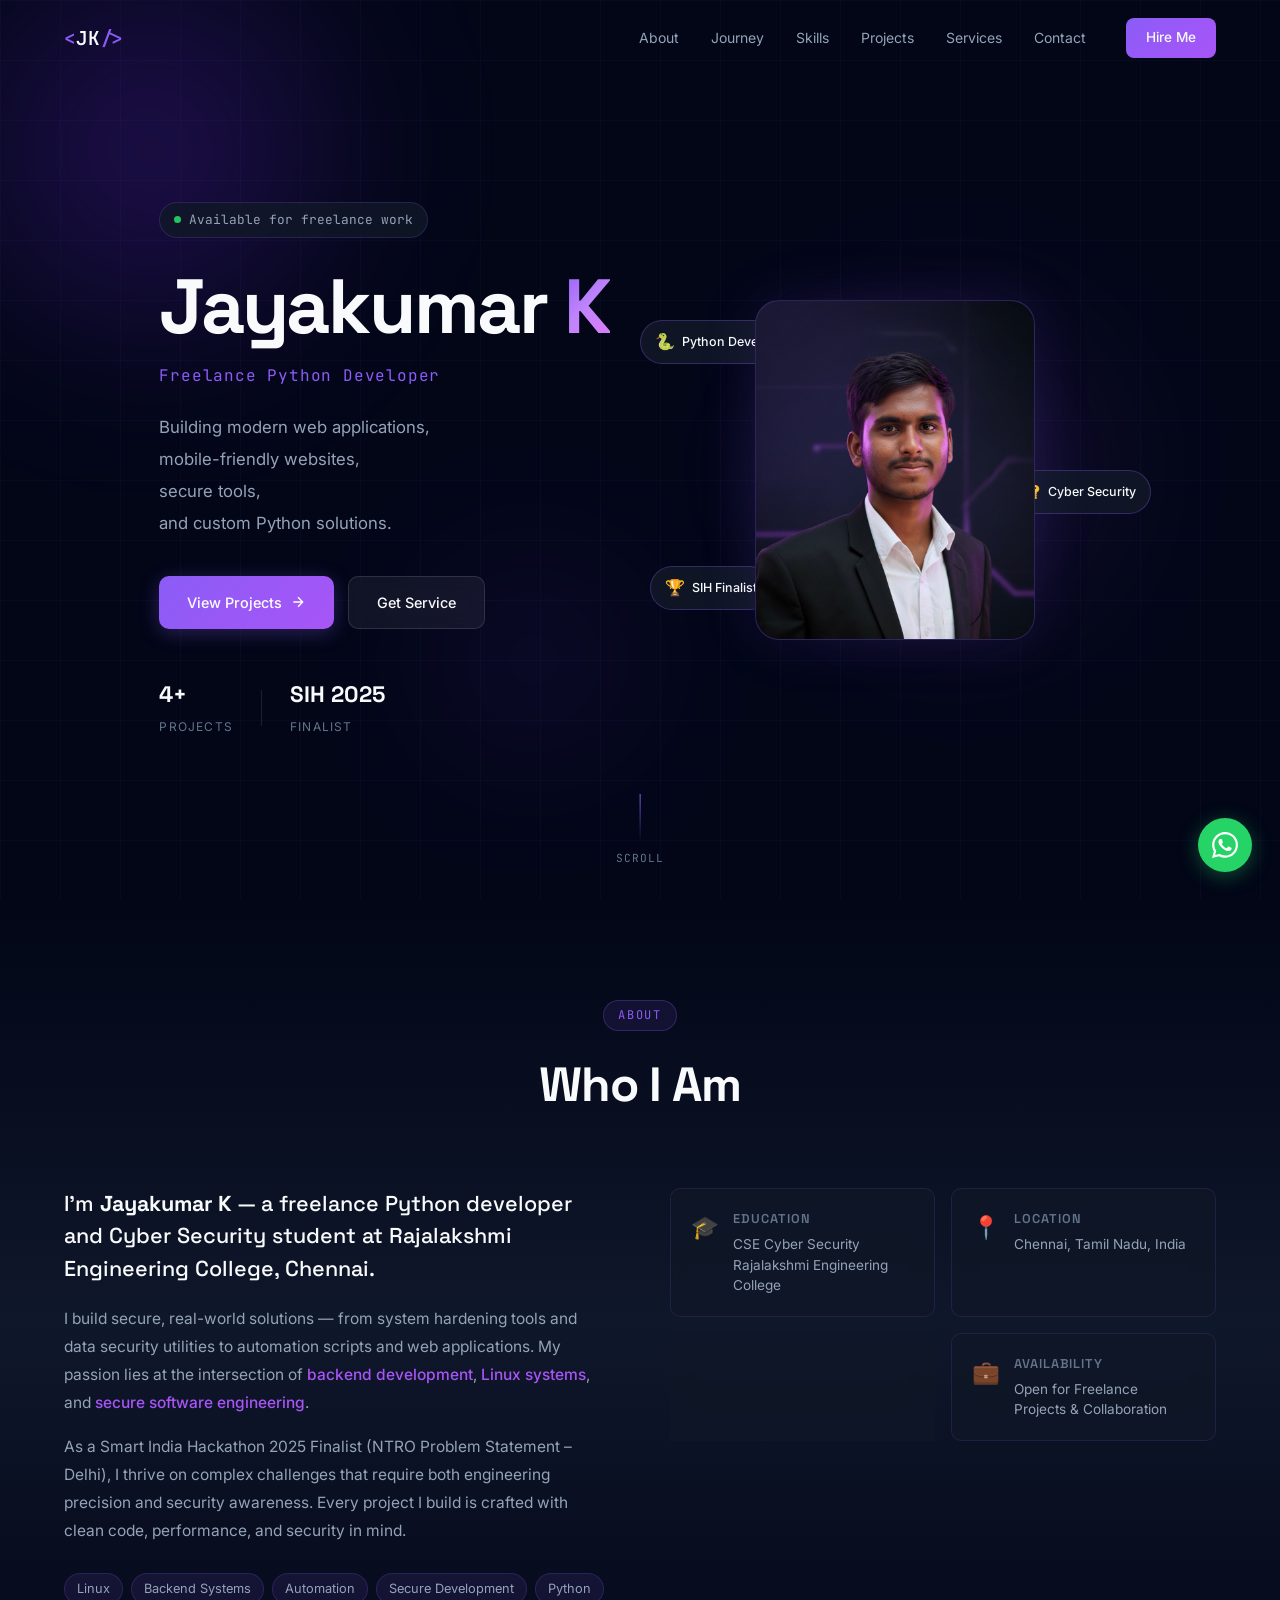
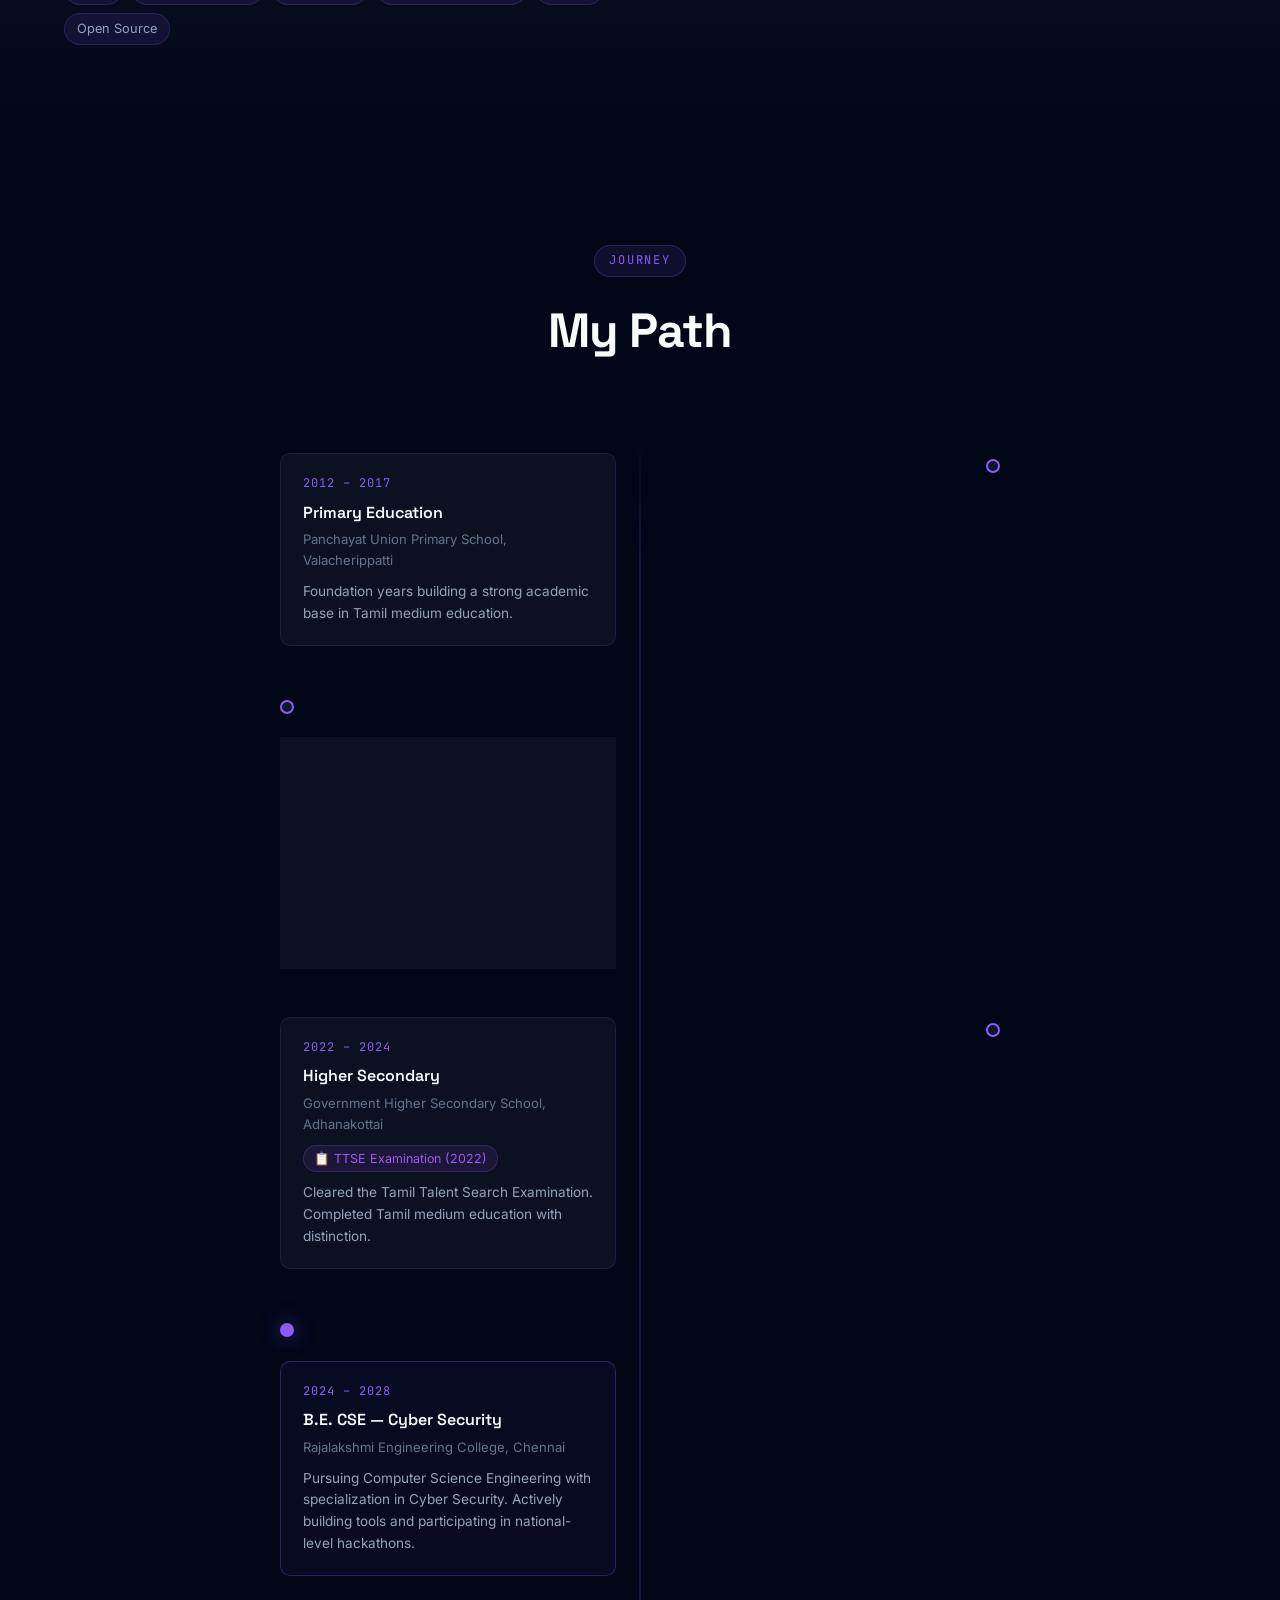
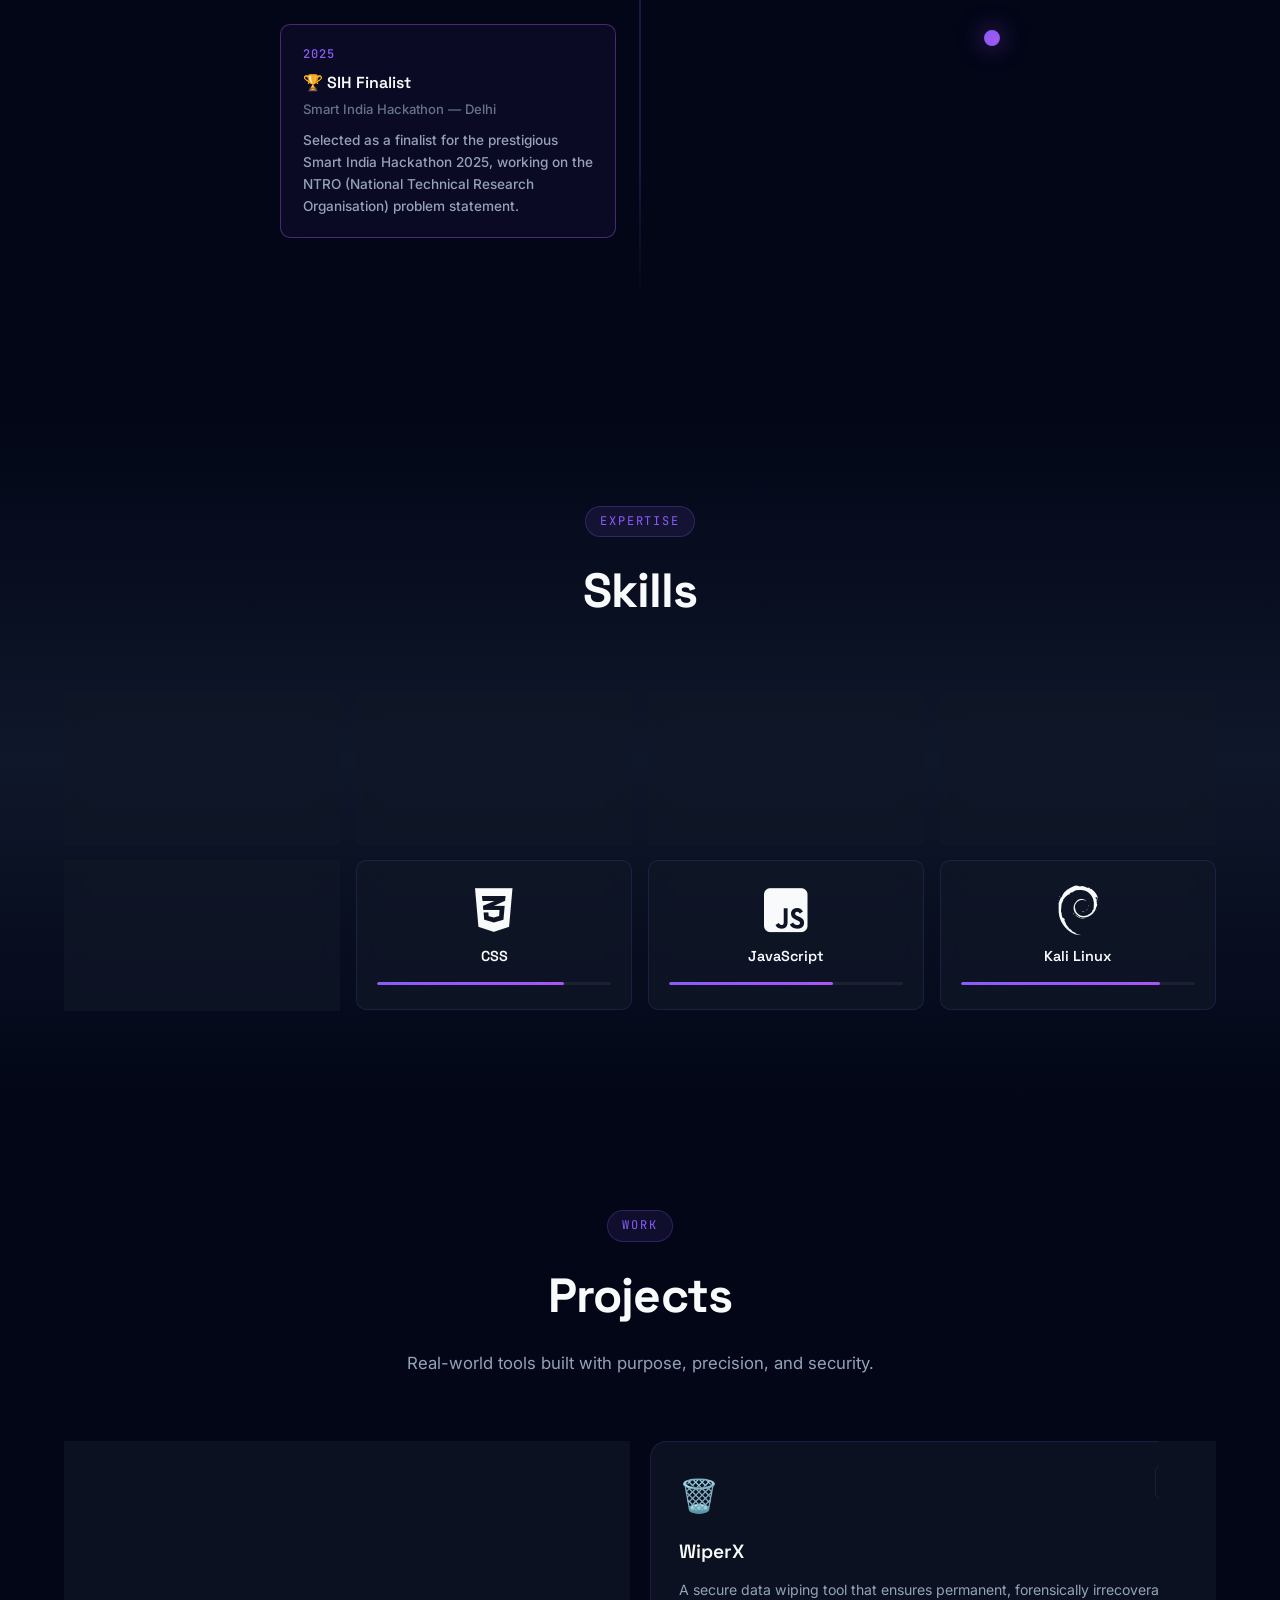
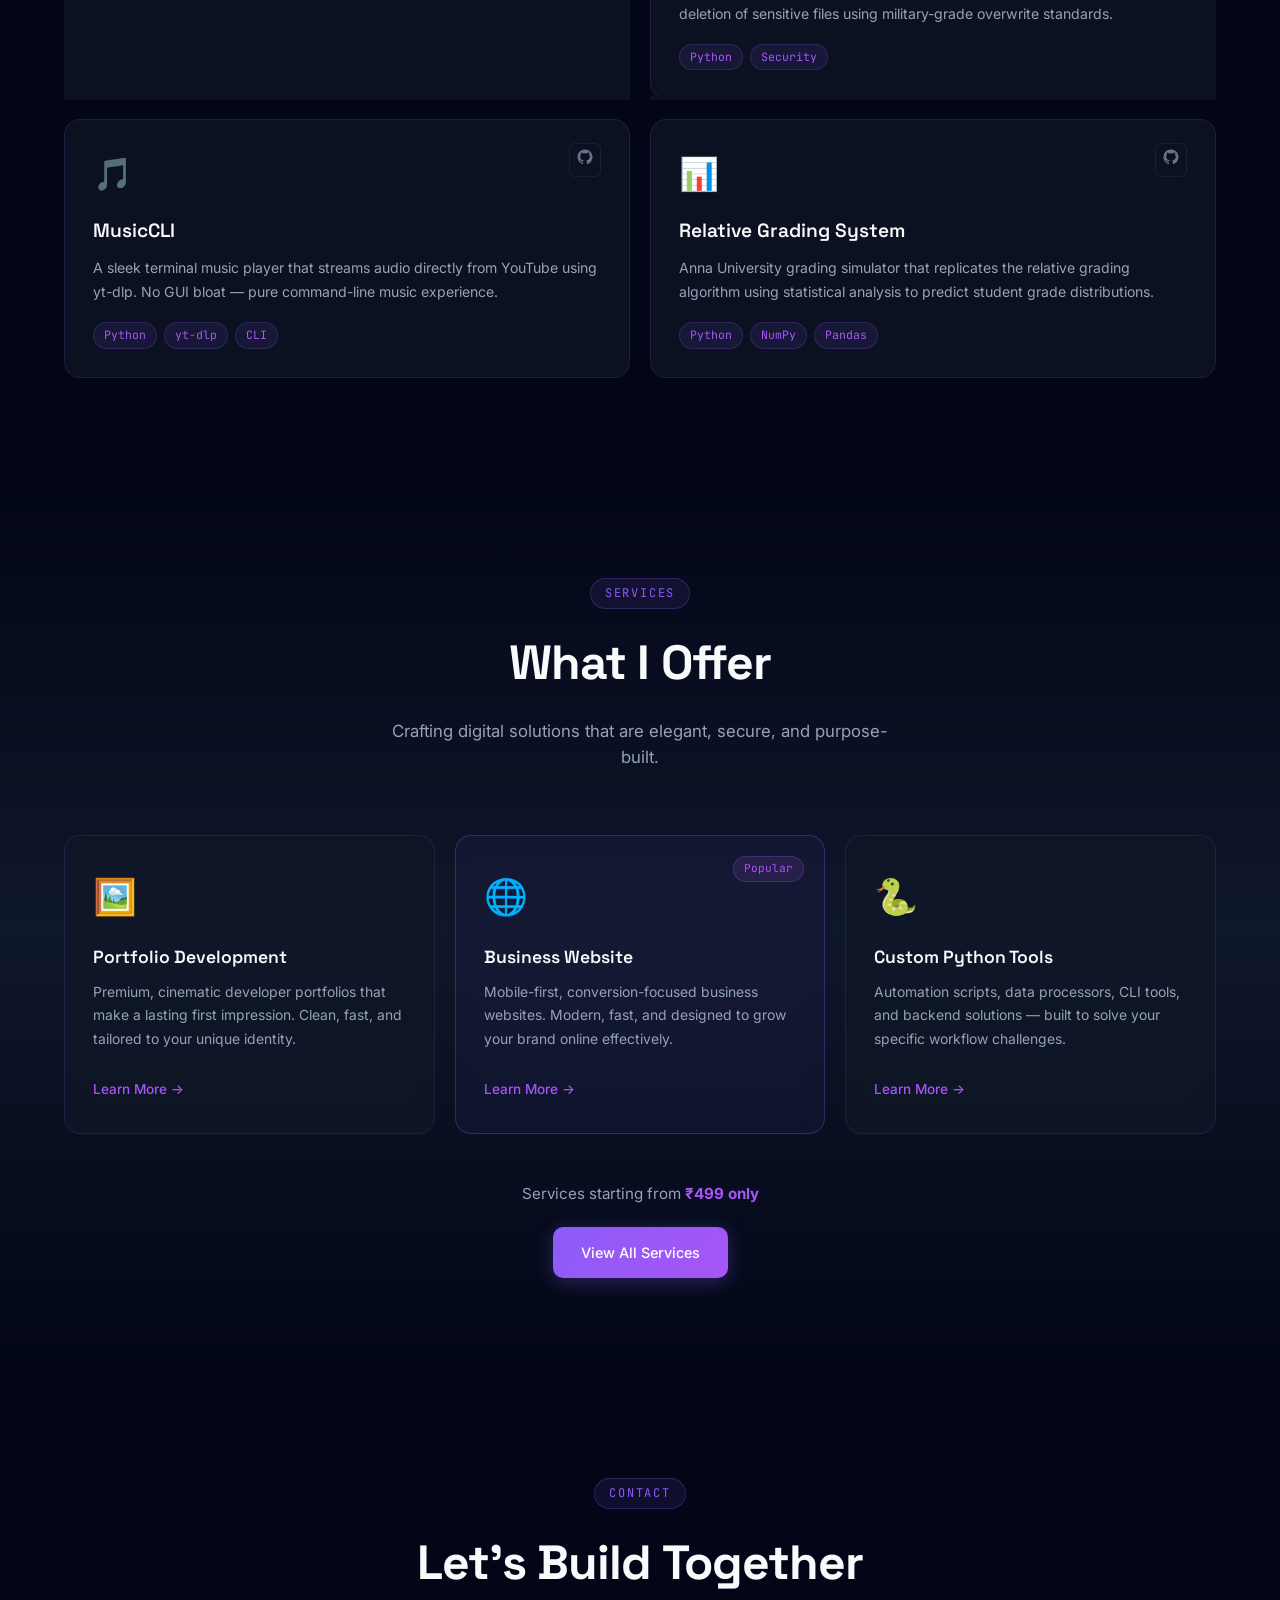
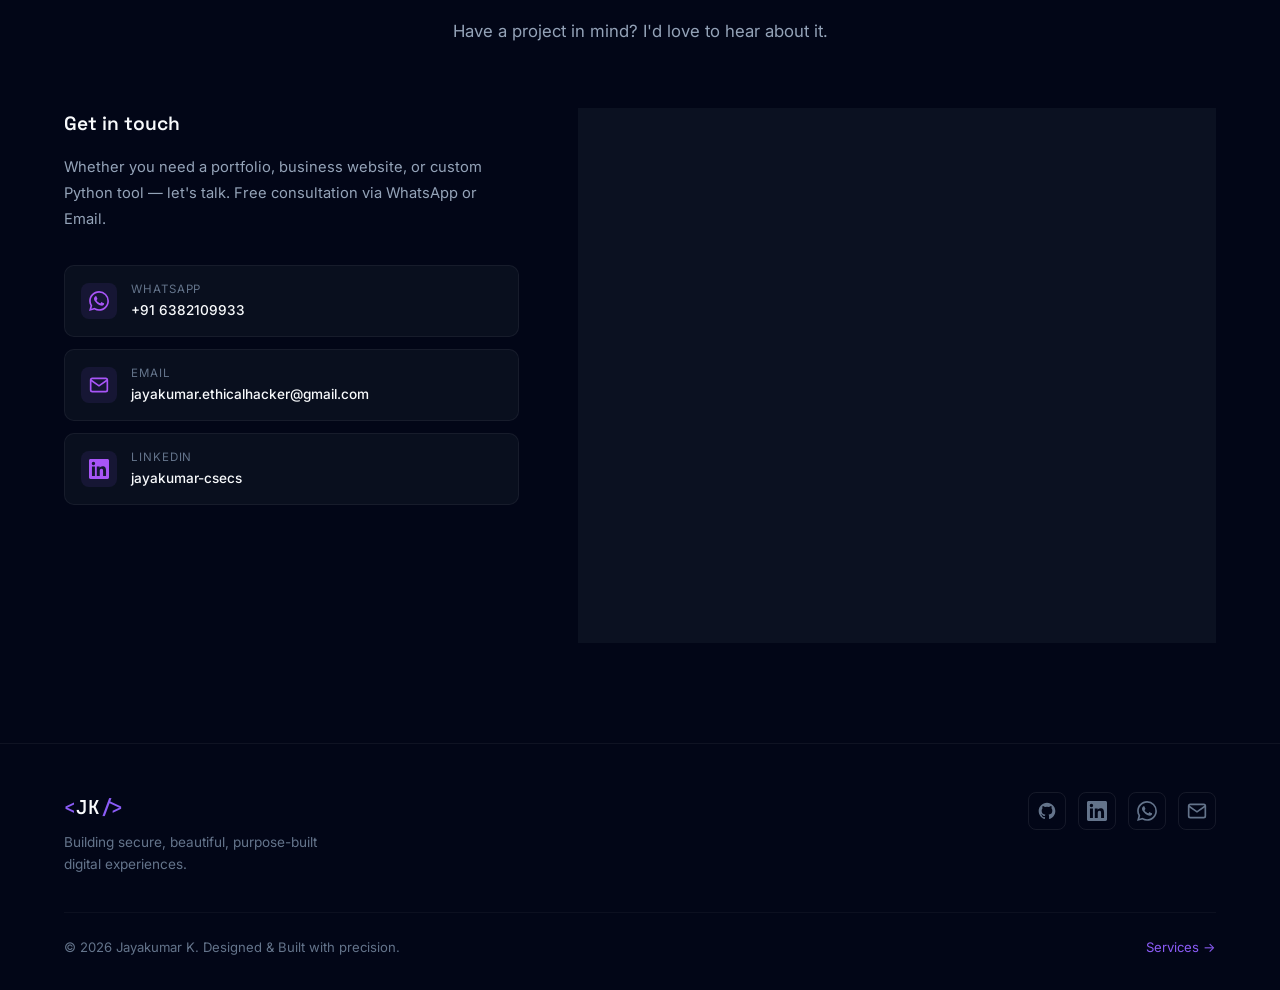
==== commit 1b4f624a: "Profile image has been updated." ====
--- a/index.html
+++ b/index.html
@@ -95,10 +95,8 @@
       <div class="hero-image-wrap reveal-right delay-3">
         <div class="image-glow"></div>
         <div class="image-frame">
-          <div class="profile-placeholder">
-            <div class="profile-initials">JK</div>
-            <div class="profile-ring"></div>
-          </div>
+          <!-- <div class="profile-placeholder"></div> -->
+            <img src="profile.jpg" alt="Jaykumar profile" class="profile-image">
         </div>
 
         <!-- Floating Tags -->
@@ -487,7 +485,7 @@
           <p class="contact-text">Whether you need a portfolio, business website, or custom Python tool — let's talk. Free consultation via WhatsApp or Email.</p>
 
           <div class="contact-links">
-            <a href="https://wa.me/916382109933?text=Hello%2C%20Jayakumar%20K%2CI%20visited%20your%20portfolio.%0A%0A%20I%20want%20to%20discuss%20a%20project%20with%you." target="_blank" class="contact-item whatsapp">
+            <a href="https://wa.me/916382109933?text=Hello%20Jayakumar%20K%2C%0A%0AI%20reviewed%20your%20portfolio%20and%20would%20like%20to%20discuss%20a%20project%20opportunity." target="_blank" class="contact-item whatsapp">
               <div class="contact-item-icon">
                 <svg width="20" height="20" viewBox="0 0 24 24" fill="currentColor"><path d="M17.472 14.382c-.297-.149-1.758-.867-2.03-.967-.273-.099-.471-.148-.67.15-.197.297-.767.966-.94 1.164-.173.199-.347.223-.644.075-.297-.15-1.255-.463-2.39-1.475-.883-.788-1.48-1.761-1.653-2.059-.173-.297-.018-.458.13-.606.134-.133.298-.347.446-.52.149-.174.198-.298.298-.497.099-.198.05-.371-.025-.52-.075-.149-.669-1.612-.916-2.207-.242-.579-.487-.5-.669-.51-.173-.008-.371-.01-.57-.01-.198 0-.52.074-.792.372-.272.297-1.04 1.016-1.04 2.479 0 1.462 1.065 2.875 1.213 3.074.149.198 2.096 3.2 5.077 4.487.709.306 1.262.489 1.694.625.712.227 1.36.195 1.871.118.571-.085 1.758-.719 2.006-1.413.248-.694.248-1.289.173-1.413-.074-.124-.272-.198-.57-.347m-5.421 7.403h-.004a9.87 9.87 0 01-5.031-1.378l-.361-.214-3.741.982.998-3.648-.235-.374a9.86 9.86 0 01-1.51-5.26c.001-5.45 4.436-9.884 9.888-9.884 2.64 0 5.122 1.03 6.988 2.898a9.825 9.825 0 012.893 6.994c-.003 5.45-4.437 9.884-9.885 9.884m8.413-18.297A11.815 11.815 0 0012.05 0C5.495 0 .16 5.335.157 11.892c0 2.096.547 4.142 1.588 5.945L.057 24l6.305-1.654a11.882 11.882 0 005.683 1.448h.005c6.554 0 11.89-5.335 11.893-11.893a11.821 11.821 0 00-3.48-8.413z"/></svg>
               </div>
@@ -574,7 +572,7 @@
           <a href="https://linkedin.com/in/jayakumar-csecs" target="_blank" class="social-link" aria-label="LinkedIn">
             <svg width="20" height="20" viewBox="0 0 24 24" fill="currentColor"><path d="M20.447 20.452h-3.554v-5.569c0-1.328-.027-3.037-1.852-3.037-1.853 0-2.136 1.445-2.136 2.939v5.667H9.351V9h3.414v1.561h.046c.477-.9 1.637-1.85 3.37-1.85 3.601 0 4.267 2.37 4.267 5.455v6.286zM5.337 7.433a2.062 2.062 0 01-2.063-2.065 2.064 2.064 0 112.063 2.065zm1.782 13.019H3.555V9h3.564v11.452zM22.225 0H1.771C.792 0 0 .774 0 1.729v20.542C0 23.227.792 24 1.771 24h20.451C23.2 24 24 23.227 24 22.271V1.729C24 .774 23.2 0 22.222 0h.003z"/></svg>
           </a>
-          <a href="https://wa.me/916382109933" target="_blank" class="social-link" aria-label="WhatsApp">
+          <a href="https://wa.me/916382109933?text=Hello%20Jayakumar%20K%2C%0A%0AI%20reviewed%20your%20portfolio%20and%20would%20like%20to%20discuss%20a%20project%20opportunity." target="_blank" class="social-link" aria-label="WhatsApp">
             <svg width="20" height="20" viewBox="0 0 24 24" fill="currentColor"><path d="M17.472 14.382c-.297-.149-1.758-.867-2.03-.967-.273-.099-.471-.148-.67.15-.197.297-.767.966-.94 1.164-.173.199-.347.223-.644.075-.297-.15-1.255-.463-2.39-1.475-.883-.788-1.48-1.761-1.653-2.059-.173-.297-.018-.458.13-.606.134-.133.298-.347.446-.52.149-.174.198-.298.298-.497.099-.198.05-.371-.025-.52-.075-.149-.669-1.612-.916-2.207-.242-.579-.487-.5-.669-.51-.173-.008-.371-.01-.57-.01-.198 0-.52.074-.792.372-.272.297-1.04 1.016-1.04 2.479 0 1.462 1.065 2.875 1.213 3.074.149.198 2.096 3.2 5.077 4.487.709.306 1.262.489 1.694.625.712.227 1.36.195 1.871.118.571-.085 1.758-.719 2.006-1.413.248-.694.248-1.289.173-1.413-.074-.124-.272-.198-.57-.347m-5.421 7.403h-.004a9.87 9.87 0 01-5.031-1.378l-.361-.214-3.741.982.998-3.648-.235-.374a9.86 9.86 0 01-1.51-5.26c.001-5.45 4.436-9.884 9.888-9.884 2.64 0 5.122 1.03 6.988 2.898a9.825 9.825 0 012.893 6.994c-.003 5.45-4.437 9.884-9.885 9.884m8.413-18.297A11.815 11.815 0 0012.05 0C5.495 0 .16 5.335.157 11.892c0 2.096.547 4.142 1.588 5.945L.057 24l6.305-1.654a11.882 11.882 0 005.683 1.448h.005c6.554 0 11.89-5.335 11.893-11.893a11.821 11.821 0 00-3.48-8.413z"/></svg>
           </a>
           <a href="mailto:jayakumar.ethicalhacker@gmail.com" class="social-link" aria-label="Email">
@@ -591,7 +589,7 @@
   </footer>
 
   <!-- WhatsApp Floating Button -->
-  <a href="https://wa.me/916382109933" target="_blank" class="whatsapp-float" aria-label="Chat on WhatsApp">
+  <a href="https://wa.me/916382109933?text=Hello%20Jayakumar%20K%2C%0A%0AI%20reviewed%20your%20portfolio%20and%20would%20like%20to%20discuss%20a%20project%20opportunity." target="_blank" class="whatsapp-float" aria-label="Chat on WhatsApp">
     <svg width="26" height="26" viewBox="0 0 24 24" fill="currentColor"><path d="M17.472 14.382c-.297-.149-1.758-.867-2.03-.967-.273-.099-.471-.148-.67.15-.197.297-.767.966-.94 1.164-.173.199-.347.223-.644.075-.297-.15-1.255-.463-2.39-1.475-.883-.788-1.48-1.761-1.653-2.059-.173-.297-.018-.458.13-.606.134-.133.298-.347.446-.52.149-.174.198-.298.298-.497.099-.198.05-.371-.025-.52-.075-.149-.669-1.612-.916-2.207-.242-.579-.487-.5-.669-.51-.173-.008-.371-.01-.57-.01-.198 0-.52.074-.792.372-.272.297-1.04 1.016-1.04 2.479 0 1.462 1.065 2.875 1.213 3.074.149.198 2.096 3.2 5.077 4.487.709.306 1.262.489 1.694.625.712.227 1.36.195 1.871.118.571-.085 1.758-.719 2.006-1.413.248-.694.248-1.289.173-1.413-.074-.124-.272-.198-.57-.347m-5.421 7.403h-.004a9.87 9.87 0 01-5.031-1.378l-.361-.214-3.741.982.998-3.648-.235-.374a9.86 9.86 0 01-1.51-5.26c.001-5.45 4.436-9.884 9.888-9.884 2.64 0 5.122 1.03 6.988 2.898a9.825 9.825 0 012.893 6.994c-.003 5.45-4.437 9.884-9.885 9.884m8.413-18.297A11.815 11.815 0 0012.05 0C5.495 0 .16 5.335.157 11.892c0 2.096.547 4.142 1.588 5.945L.057 24l6.305-1.654a11.882 11.882 0 005.683 1.448h.005c6.554 0 11.89-5.335 11.893-11.893a11.821 11.821 0 00-3.48-8.413z"/></svg>
   </a>
 
--- a/style.css
+++ b/style.css
@@ -490,6 +490,13 @@
   animation: float-image 5s ease-in-out infinite;
   overflow: hidden;
 }
+.profile-image {
+  width: 100%;
+  height: 100%;
+  object-fit: cover;
+  border-radius: 24px;
+  filter: contrast(1.05) saturate(1.05);
+}
 
 @keyframes float-image {
   0%, 100% { transform: translateY(0); }
@@ -515,17 +522,16 @@
   background-clip: text;
   z-index: 2;
 }
-
-.profile-ring {
+.image-frame::after {
+  content: "";
   position: absolute;
-  inset: -8px;
-  border-radius: 50%;
-  border: 2px solid transparent;
-  background: linear-gradient(135deg, #8b5cf6, #e879f9) border-box;
-  -webkit-mask: linear-gradient(#fff 0 0) padding-box, linear-gradient(#fff 0 0);
-  -webkit-mask-composite: destination-out;
-  mask-composite: exclude;
-  animation: spin-ring 8s linear infinite;
+  inset: 0;
+  background: radial-gradient(
+    circle at top left,
+    rgba(139, 92, 246, 0.15),
+    transparent 60%
+  );
+  pointer-events: none;
 }
 
 @keyframes spin-ring {
